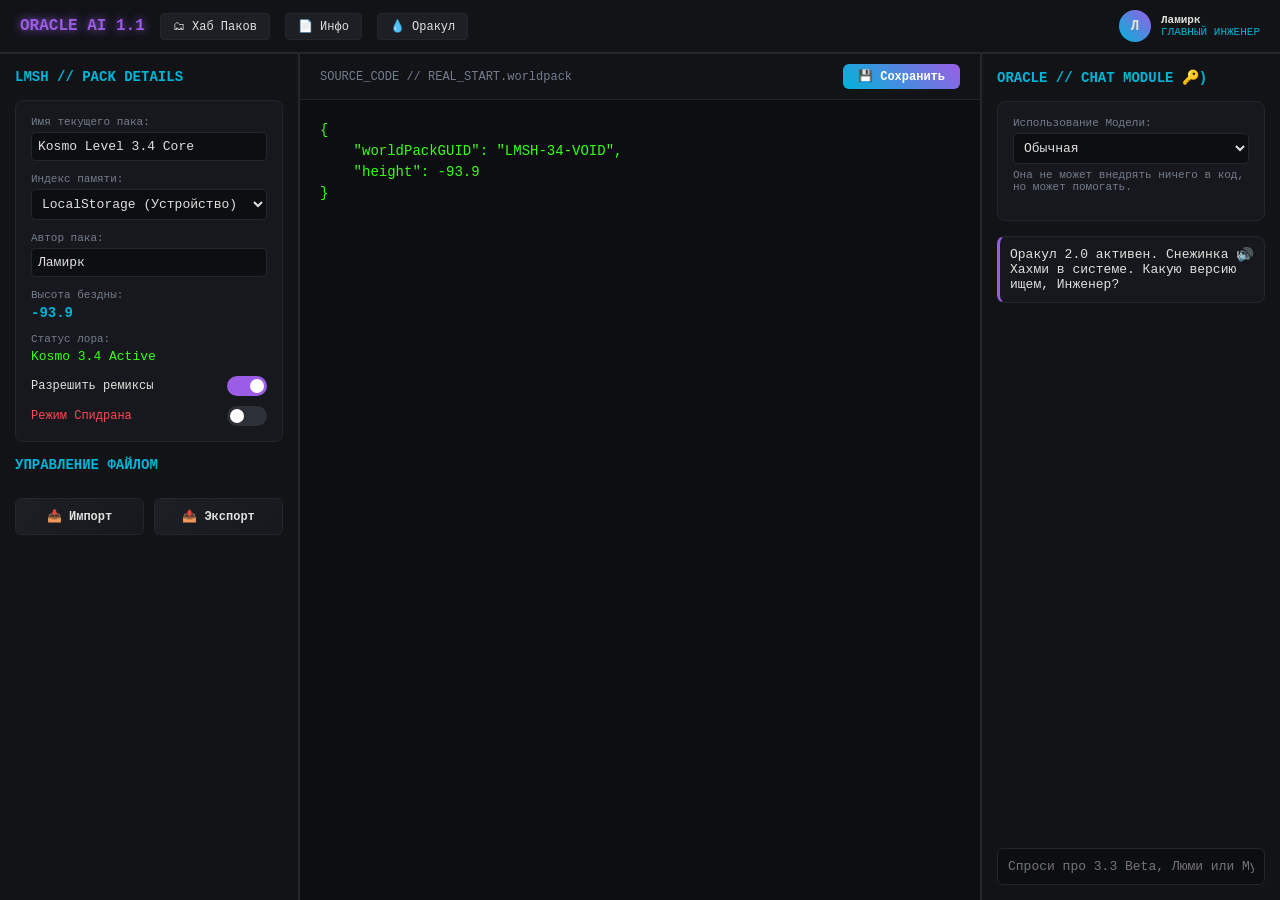
==== index.html @ 8e54a714 "Update index.html" ====
<!DOCTYPE html>
<html lang="ru">
<head>
    <meta charset="UTF-8">
    <meta name="viewport" content="width=device-width, initial-scale=1.0">
    <title>ORACLE AI 1.1 // LMSH Studio</title>
    <style>
        :root {
            --bg-dark: #0a0b0d;
            --panel-bg: #111317;
            --accent-cyan: #00b4d8;
            --accent-purple: #9b5de5;
            --text-main: #e0e1dd;
            --text-dim: #747d8c;
            --border-color: #23272a;
            --transition: all 0.3s ease;
        }

        * {
            box-sizing: border-box;
            margin: 0;
            padding: 0;
            font-family: 'Courier New', Courier, monospace;
        }

        body {
            background-color: var(--bg-dark);
            color: var(--text-main);
            height: 100vh;
            display: flex;
            flex-direction: column;
            overflow: hidden;
        }

        /* Шапка */
        header {
            background-color: var(--panel-bg);
            border-bottom: 2px solid var(--border-color);
            padding: 10px 20px;
            display: flex;
            justify-content: space-between;
            align-items: center;
            z-index: 10;
        }

        .logo-area {
            display: flex;
            align-items: center;
            gap: 15px;
        }

        .logo {
            font-weight: bold;
            color: var(--accent-purple);
            text-shadow: 0 0 10px var(--accent-purple);
        }

        .nav-btn {
            background: #1c1f24;
            border: 1px solid var(--border-color);
            color: var(--text-main);
            padding: 5px 12px;
            cursor: pointer;
            border-radius: 4px;
            font-size: 12px;
            transition: var(--transition);
        }
        .nav-btn:hover {
            border-color: var(--accent-cyan);
        }

        .user-profile {
            display: flex;
            align-items: center;
            gap: 10px;
        }

        .avatar {
            width: 32px;
            height: 32px;
            background: linear-gradient(45deg, var(--accent-cyan), var(--accent-purple));
            border-radius: 50%;
            display: flex;
            align-items: center;
            justify-content: center;
            font-weight: bold;
            font-size: 14px;
        }

        /* Главный рабочий стол */
        .main-container {
            display: flex;
            flex: 1;
            overflow: hidden;
            position: relative;
        }

        /* Панели */
        aside {
            width: 300px;
            background-color: var(--panel-bg);
            border-right: 2px solid var(--border-color);
            display: flex;
            flex-direction: column;
            padding: 15px;
            overflow-y: auto;
            transition: transform 0.3s ease, width 0.3s ease;
        }

        #right-panel {
            border-right: none;
            border-left: 2px solid var(--border-color);
        }

        .panel-header {
            font-size: 14px;
            color: var(--accent-cyan);
            margin-bottom: 15px;
            text-transform: uppercase;
            font-weight: bold;
        }

        .card {
            background: #16181d;
            border: 1px solid var(--border-color);
            border-radius: 8px;
            padding: 15px;
            margin-bottom: 15px;
        }

        .meta-group {
            margin-bottom: 12px;
        }

        .meta-group label {
            display: block;
            font-size: 11px;
            color: var(--text-dim);
            margin-bottom: 4px;
        }

        .meta-input, .meta-select {
            width: 100%;
            background: #0d0e12;
            border: 1px solid var(--border-color);
            color: var(--text-main);
            padding: 6px;
            border-radius: 4px;
            font-size: 13px;
        }

        /* Тумблеры */
        .switch-group {
            display: flex;
            justify-content: space-between;
            align-items: center;
            margin-top: 10px;
        }

        .switch {
            position: relative;
            display: inline-block;
            width: 40px;
            height: 20px;
        }

        .switch input { opacity: 0; width: 0; height: 0; }

        .slider {
            position: absolute; cursor: pointer; top: 0; left: 0; right: 0; bottom: 0;
            background-color: #2c3038; transition: .3s; border-radius: 20px;
        }

        .slider:before {
            position: absolute; content: ""; height: 14px; width: 14px; left: 3px; bottom: 3px;
            background-color: white; transition: .3s; border-radius: 50%;
        }

        input:checked + .slider { background-color: var(--accent-purple); }
        input:checked + .slider:before { transform: translateX(20px); }

        .file-ops {
            display: grid;
            grid-template-columns: 1fr 1fr;
            gap: 10px;
            margin-top: 10px;
        }

        .action-btn {
            background: linear-gradient(135deg, #1c1f24, #16181d);
            border: 1px solid var(--border-color);
            color: var(--text-main);
            padding: 10px;
            border-radius: 6px;
            cursor: pointer;
            font-size: 12px;
            font-weight: bold;
            text-align: center;
        }

        .action-btn:hover {
            border-color: var(--accent-cyan);
            box-shadow: 0 0 8px rgba(0, 180, 216, 0.3);
        }

        .save-btn {
            background: linear-gradient(45deg, var(--accent-cyan), var(--accent-purple));
            color: #fff;
            border: none;
        }

        /* Центр: Редактор кода */
        .center-code-block {
            flex: 1;
            display: flex;
            flex-direction: column;
            background: #0d0e12;
            z-index: 1;
        }

        .editor-header {
            background: var(--panel-bg);
            padding: 10px 20px;
            border-bottom: 1px solid var(--border-color);
            display: flex;
            justify-content: space-between;
            align-items: center;
        }

        #source-code {
            flex: 1;
            background: transparent;
            border: none;
            color: #39ff14;
            padding: 20px;
            font-size: 14px;
            resize: none;
            outline: none;
            line-height: 1.5;
        }

        /* Чат */
        #chat-flow {
            flex: 1;
            overflow-y: auto;
            margin-bottom: 15px;
        }

        .msg {
            background: #16181d;
            border: 1px solid var(--border-color);
            padding: 10px;
            border-radius: 8px;
            margin-bottom: 10px;
            font-size: 13px;
            position: relative;
        }

        .ai-msg { border-left: 3px solid var(--accent-purple); }
        
        .speak-btn {
            background: transparent; border: none; color: var(--text-dim);
            cursor: pointer; position: absolute; right: 10px; top: 10px;
        }

        .oracle-input-area {
            margin-top: auto;
        }

        #user-in {
            width: 100%;
            background: #0d0e12;
            border: 1px solid var(--border-color);
            color: var(--text-main);
            padding: 10px;
            border-radius: 6px;
            font-size: 13px;
        }

        .model-desc {
            font-size: 11px;
            color: var(--text-dim);
            margin-top: 5px;
        }

        .limit-counter {
            font-size: 11px;
            color: var(--accent-cyan);
            margin-top: 5px;
            text-align: right;
        }

        /* ======================================================= */
        /* 📱 НАДЕЖНЫЙ МОБИЛЬНЫЙ АДАПТИВ (ПАНЕЛИ НЕ УЛЕТАЮТ)        */
        /* ======================================================= */
        @media (max-width: 900px) {
            body {
                overflow: hidden; /* Ограничиваем скролл всего экрана */
                height: 100vh;
            }

            .main-container {
                flex-direction: column;
            }

            /* Боковые панели превращаются в скользящие оверлеи */
            aside {
                position: absolute;
                top: 0;
                bottom: 0;
                width: 280px !important;
                height: 100%;
                z-index: 5;
                box-shadow: 5px 0 15px rgba(0,0,0,0.5);
                display: flex !important; /* Гарантируем flex-структуру */
            }

            #left-panel {
                left: 0;
                transform: translateX(-100%); /* Прячем влево */
                border-right: 2px solid var(--border-color);
            }

            #right-panel {
                right: 0;
                transform: translateX(100%); /* Прячем вправо */
                border-left: 2px solid var(--border-color);
            }

            /* Классы для открытия панелей на мобилках */
            aside.active {
                transform: translateX(0) !important;
            }

            .center-code-block {
                width: 100%;
                height: 100%;
            }
        }
    </style>
</head>
<body>

    <header>
        <div class="logo-area">
            <span class="logo">ORACLE AI 1.1</span>
            <button class="nav-btn">🗂 Хаб Паков</button>
            <button class="nav-btn" onclick="togglePanel('left-panel')">📄 Инфо</button>
            <button class="nav-btn" onclick="togglePanel('right-panel')">💧 Оракул</button>
        </div>
        <div class="user-profile">
            <div class="avatar">Л</div>
            <div style="font-size: 11px;">
                <div style="font-weight: bold;">Ламирк</div>
                <div style="color: var(--accent-cyan);">ГЛАВНЫЙ ИНЖЕНЕР</div>
            </div>
        </div>
    </header>

    <div class="main-container">

        <aside id="left-panel">
            <div class="panel-header">LMSH // PACK DETAILS</div>
            <div class="card">
                <div class="meta-group">
                    <label>Имя текущего пака:</label>
                    <input type="text" id="pack-name-input" class="meta-input" value="Kosmo Level 3.4 Core" oninput="updatePackName(this.value)">
                </div>
                <div class="meta-group">
                    <label>Индекс памяти:</label>
                    <select id="storage-select" class="meta-select" onchange="handleStorageChange(this.value)">
                        <option value="local">LocalStorage (Устройство)</option>
                        <option value="cloud">LMSH Cloud (Облачный Хаб)</option>
                    </select>
                </div>
                <div class="meta-group">
                    <label>Автор пака:</label>
                    <input type="text" class="meta-input" value="Ламирк">
                </div>
                <div class="meta-group">
                    <label>Высота бездны:</label>
                    <div style="font-size:14px; font-weight:bold; color:var(--accent-cyan); margin-top:3px;">-93.9</div>
                </div>
                <div class="meta-group">
                    <label>Статус лора:</label>
                    <div style="font-size:13px; color:#39ff14; margin-top:3px;">Kosmo 3.4 Active</div>
                </div>
                <div class="switch-group">
                    <span style="font-size:12px;">Разрешить ремиксы</span>
                    <label class="switch"><input type="checkbox" checked><span class="slider"></span></label>
                </div>
                <div class="switch-group">
                    <span style="font-size:12px; color: #ff4757;">Режим Спидрана</span>
                    <label class="switch"><input type="checkbox" id="speedrun-toggle" onchange="checkSpeedrun(this)"><span class="slider"></span></label>
                </div>
            </div>

            <div class="panel-header">Управление файлом</div>
            <div class="file-ops">
                <button class="action-btn" onclick="triggerImport()">📥 Импорт</button>
                <button class="action-btn" onclick="exportFile()">📤 Экспорт</button>
            </div>
            <input type="file" id="import-file-input" accept=".worldpack,.txt" style="display: none;" onchange="handleImport(event)">
        </aside>

        <main class="center-code-block">
            <div class="editor-header">
                <span id="editor-file-title" style="font-size: 12px; color: var(--text-dim);">SOURCE_CODE // REAL_START.worldpack</span>
                <button class="action-btn save-btn" style="padding: 5px 15px;" onclick="saveToLocalStorage()">💾 Сохранить</button>
            </div>
            <textarea id="source-code" spellcheck="false">{
    "worldPackGUID": "LMSH-34-VOID",
    "height": -93.9
}</textarea>
        </main>

        <aside id="right-panel">
            <div class="panel-header">ORACLE // CHAT MODULE 🔑)</div>
            <div class="card">
                <div class="meta-group">
                    <label>Использование Модели:</label>
                    <select id="model-select" class="meta-select" onchange="switchModel(this.value)">
                        <option value="normal">Обычная</option>
                        <option value="ideas">Идеи</option>
                    </select>
                    <div id="model-description" class="model-desc">Она не может внедрять ничего в код, но может помогать.</div>
                    <div id="model-counter" class="limit-counter" style="display: none;">Попыток осталось: <span id="attempts-count">40</span>/40</div>
                </div>
            </div>
            <div id="chat-flow">
                <div class="msg ai-msg">
                    Оракул 2.0 активен. Снежинка и Хахми в системе. Какую версию ищем, Инженер?
                    <button class="speak-btn" onclick="speakFromCache(0)">🔊</button>
                </div>
            </div>
            <div class="oracle-input-area">
                <input type="text" id="user-in" placeholder="Спроси про 3.3 Beta, Люми или Мурзика..." onkeypress="handleOracleChat(event)">
            </div>
        </aside>

    </div>

    <script>
        // Умное переключение панелей без багов отсечения
        function togglePanel(panelId) {
            const panel = document.getElementById(panelId);
            if (!panel) return;

            if (window.innerWidth <= 900) {
                // Мобильная логика: переключаем класс active
                panel.classList.toggle('active');
                
                // Закрываем противоположную панель, чтобы не перекрывали друг друга
                const otherId = panelId === 'left-panel' ? 'right-panel' : 'left-panel';
                document.getElementById(otherId).classList.remove('active');
            } else {
                // ПК логика: обычный toggle через display
                if (panel.style.display === "none") {
                    panel.style.display = "flex";
                } else {
                    panel.style.display = "none";
                }
            }
        }

        // Авто-сброс стилей при изменении размера экрана, чтобы ничего не пропадало
        window.addEventListener('resize', () => {
            const left = document.getElementById('left-panel');
            const right = document.getElementById('right-panel');
            if (window.innerWidth > 900) {
                left.style.display = "flex";
                right.style.display = "flex";
                left.classList.remove('active');
                right.classList.remove('active');
            } else {
                left.style.display = "";
                right.style.display = "";
            }
        });

        function speakFromCache(id) { alert('Воспроизведение кэша голоса Снежинки...'); }

        function updatePackName(val) {
            const fileTitle = document.getElementById('editor-file-title');
            const formattedName = val.trim().toUpperCase().replace(/\s+/g, '_');
            fileTitle.innerText = `SOURCE_CODE // ${formattedName}.worldpack`;
        }

        function handleStorageChange(value) {
            if (value === 'cloud') {
                alert("🔒 Ошибка доступа! Сеть LMSH Cloud требует защищенный аккаунт Главного инженера.\nСинхронизация отклонена.");
                document.getElementById('storage-select').value = 'local';
            }
        }

        function checkSpeedrun(toggle) {
            if (toggle.checked) {
                alert("⚠️ WARNING // КРИТИЧЕСКИЙ ЛОГ:\nВ локации 'A Better Place' обнаружен пространственный баг.");
            }
        }

        function triggerImport() { document.getElementById('import-file-input').click(); }

        function handleImport(event) {
            const file = event.target.files[0];
            if (!file) return;
            const reader = new FileReader();
            reader.onload = function(e) {
                document.getElementById('source-code').value = e.target.result;
                const cleanName = file.name.replace(/\.[^/.]+$/, "");
                document.getElementById('pack-name-input').value = cleanName;
                updatePackName(cleanName);
                alert(`Файл ${file.name} загружен!`);
            };
            reader.readAsText(file);
        }

        function exportFile() {
            const textToSave = document.getElementById('source-code').value;
            const packName = document.getElementById('pack-name-input').value;
            const fileName = `${packName.trim().toUpperCase().replace(/\s+/g, '_')}.worldpack`;
            const blob = new Blob([textToSave], { type: "text/plain;charset=utf-8" });
            const downloadLink = document.createElement("a");
            downloadLink.download = fileName;
            downloadLink.href = window.URL.createObjectURL(blob);
            downloadLink.style.display = "none";
            document.body.appendChild(downloadLink);
            downloadLink.click();
            document.body.removeChild(downloadLink);
        }

        function saveToLocalStorage() {
            const code = document.getElementById('source-code').value;
            localStorage.setItem('LMSH_Current_Pack_Code', code);
            alert("💾 Сохранено в LocalStorage!");
        }

        function switchModel(value) {
            const desc = document.getElementById('model-description');
            const counter = document.getElementById('model-counter');
            if (value === 'normal') {
                desc.innerText = "Она не может внедрять ничего в код, но может помогать.";
                counter.style.display = "none";
            } else if (value === 'ideas') {
                desc.innerText = "40 попыток на генерацию кода, идеи в день.";
                counter.style.display = "block";
                document.getElementById('attempts-count').innerText = "0";
                alert("🔑 Требуется авторизация через LMSH Cloud.");
            }
        }

        function handleOracleChat(event) {
            if (event.key === 'Enter') {
                const input = document.getElementById('user-in');
                const chatFlow = document.getElementById('chat-flow');
                if (!input.value.trim()) return;

                const userMsg = document.createElement('div');
                userMsg.className = 'msg';
                userMsg.style.borderLeft = '3px solid var(--accent-cyan)';
                userMsg.innerText = input.value;
                chatFlow.appendChild(userMsg);

                setTimeout(() => {
                    const aiMsg = document.createElement('div');
                    aiMsg.className = 'msg ai-msg';
                    aiMsg.innerText = "Оракул 2.0 собирает данные. Лог отправлен на анализ Снежинке.";
                    chatFlow.appendChild(aiMsg);
                    chatFlow.scrollTop = chatFlow.scrollHeight;
                }, 800);

                input.value = '';
            }
        }
    </script>
</body>
</html>
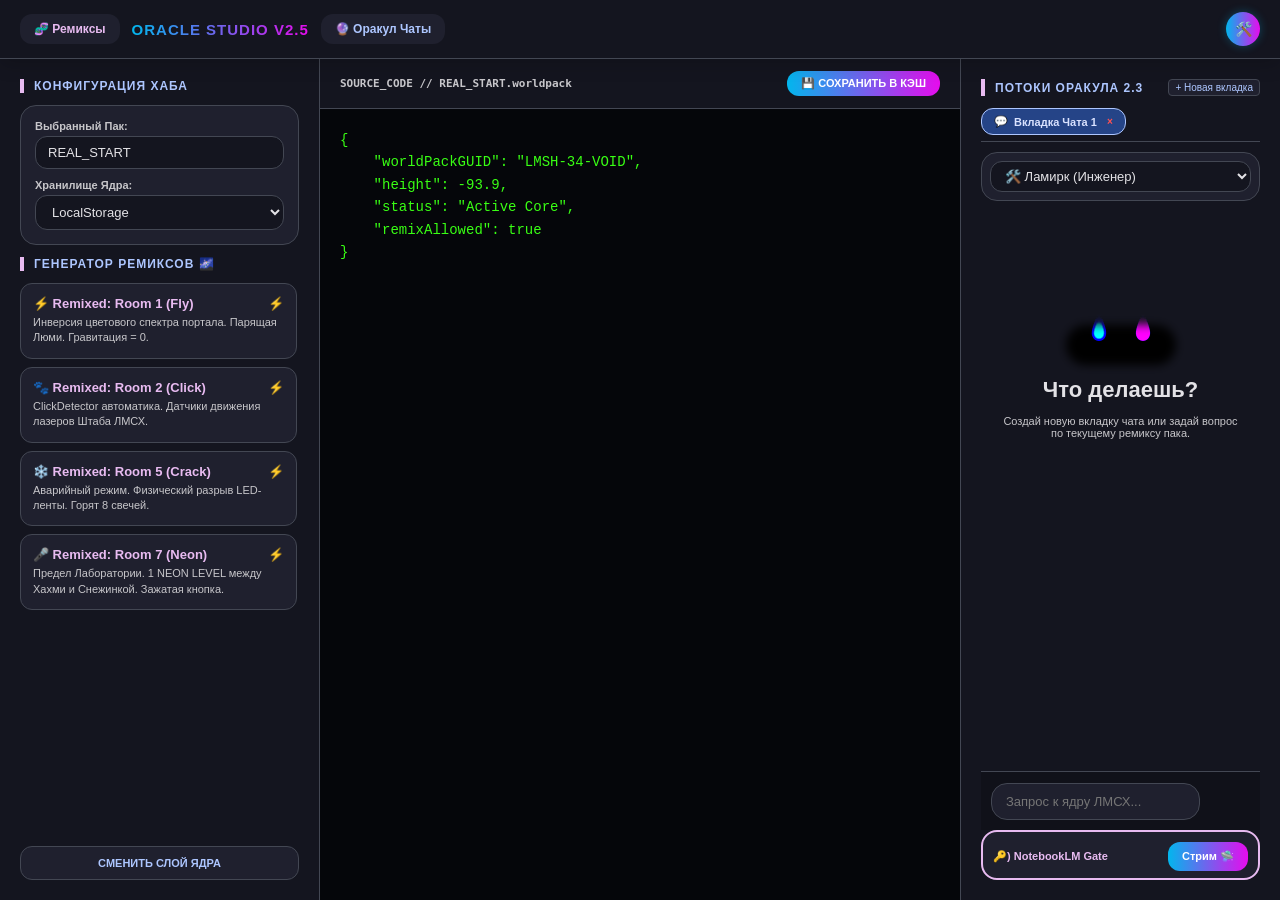
==== commit cad5b40e: "Update index.html" ====
--- a/index.html
+++ b/index.html
@@ -2,576 +2,447 @@
 <html lang="ru">
 <head>
     <meta charset="UTF-8">
-    <meta name="viewport" content="width=device-width, initial-scale=1.0">
-    <title>ORACLE AI 1.1 // LMSH Studio</title>
+    <meta name="viewport" content="width=device-width, initial-scale=1.0, maximum-scale=1.0, user-scalable=no">
+    <title>ORACLE STUDIO v2.5 | Remixed HQ</title>
+    <link rel="manifest" href="manifest.json">
+    <meta name="theme-color" content="#0a0b10">
     <style>
+        /* MATERIAL YOU ДИНАМИЧЕСКАЯ ПАЛИТРА */
         :root {
-            --bg-dark: #0a0b0d;
-            --panel-bg: #111317;
-            --accent-cyan: #00b4d8;
-            --accent-purple: #9b5de5;
-            --text-main: #e0e1dd;
-            --text-dim: #747d8c;
-            --border-color: #23272a;
-            --transition: all 0.3s ease;
-        }
-
-        * {
-            box-sizing: border-box;
-            margin: 0;
-            padding: 0;
-            font-family: 'Courier New', Courier, monospace;
-        }
-
-        body {
-            background-color: var(--bg-dark);
-            color: var(--text-main);
-            height: 100vh;
-            display: flex;
-            flex-direction: column;
-            overflow: hidden;
-        }
-
-        /* Шапка */
+            --bg: #0a0b10;
+            --surface: #14151f;
+            --surface-variant: #1f202e;
+            --on-surface: #e3e2e6;
+            --on-surface-variant: #c7c6ca;
+            --primary: #adc6ff;
+            --primary-container: #254487;
+            --on-primary-container: #d9e2ff;
+            --secondary: #e8bbf1;
+            --border: #434753;
+            --grad: linear-gradient(90deg, #02b6ed 0%, #e60ced 100%);
+            
+            --radius-large: 28px;
+            --radius-medium: 16px;
+            --radius-small: 12px;
+            --transition: all 0.3s cubic-bezier(0.2, 0, 0, 1);
+        }
+
+        body.light-theme {
+            --bg: #f8f9ff;
+            --surface: #f0f1f9;
+            --surface-variant: #e1e2ec;
+            --on-surface: #1a1b20;
+            --on-surface-variant: #43474e;
+            --primary: #3b5ba9;
+            --primary-container: #d9e2ff;
+            --on-primary-container: #001947;
+            --secondary: #74547e;
+            --border: #c3c6cf;
+        }
+
+        body.light-theme .user-msg { color: #fff; }
+
+        ::-webkit-scrollbar { width: 6px; background: transparent; }
+        ::-webkit-scrollbar-thumb { background: var(--border); border-radius: 10px; }
+
+        * { box-sizing: border-box; margin: 0; padding: 0; }
+        html, body { width: 100%; height: 100%; overflow: hidden; background: var(--bg); color: var(--on-surface); font-family: -apple-system, BlinkMacSystemFont, 'Segoe UI', Roboto, sans-serif; transition: background 0.3s ease; }
+        body { display: flex; flex-direction: column; height: 100vh; }
+
+        /* НАВИГАЦИЯ */
         header {
-            background-color: var(--panel-bg);
-            border-bottom: 2px solid var(--border-color);
-            padding: 10px 20px;
+            background-color: var(--surface);
+            border-bottom: 1px solid var(--border);
+            padding: 12px 20px;
             display: flex;
             justify-content: space-between;
             align-items: center;
-            z-index: 10;
-        }
-
-        .logo-area {
-            display: flex;
-            align-items: center;
-            gap: 15px;
-        }
-
-        .logo {
-            font-weight: bold;
-            color: var(--accent-purple);
-            text-shadow: 0 0 10px var(--accent-purple);
-        }
-
-        .nav-btn {
-            background: #1c1f24;
-            border: 1px solid var(--border-color);
-            color: var(--text-main);
-            padding: 5px 12px;
-            cursor: pointer;
-            border-radius: 4px;
-            font-size: 12px;
-            transition: var(--transition);
-        }
-        .nav-btn:hover {
-            border-color: var(--accent-cyan);
-        }
-
-        .user-profile {
-            display: flex;
-            align-items: center;
-            gap: 10px;
-        }
-
-        .avatar {
-            width: 32px;
-            height: 32px;
-            background: linear-gradient(45deg, var(--accent-cyan), var(--accent-purple));
-            border-radius: 50%;
-            display: flex;
-            align-items: center;
-            justify-content: center;
-            font-weight: bold;
-            font-size: 14px;
-        }
-
-        /* Главный рабочий стол */
-        .main-container {
-            display: flex;
-            flex: 1;
-            overflow: hidden;
-            position: relative;
-        }
-
-        /* Панели */
-        aside {
-            width: 300px;
-            background-color: var(--panel-bg);
-            border-right: 2px solid var(--border-color);
-            display: flex;
-            flex-direction: column;
-            padding: 15px;
-            overflow-y: auto;
-            transition: transform 0.3s ease, width 0.3s ease;
-        }
-
-        #right-panel {
-            border-right: none;
-            border-left: 2px solid var(--border-color);
-        }
-
-        .panel-header {
-            font-size: 14px;
-            color: var(--accent-cyan);
-            margin-bottom: 15px;
-            text-transform: uppercase;
-            font-weight: bold;
-        }
-
-        .card {
-            background: #16181d;
-            border: 1px solid var(--border-color);
-            border-radius: 8px;
-            padding: 15px;
-            margin-bottom: 15px;
-        }
-
-        .meta-group {
-            margin-bottom: 12px;
-        }
-
-        .meta-group label {
-            display: block;
-            font-size: 11px;
-            color: var(--text-dim);
-            margin-bottom: 4px;
-        }
-
-        .meta-input, .meta-select {
-            width: 100%;
-            background: #0d0e12;
-            border: 1px solid var(--border-color);
-            color: var(--text-main);
-            padding: 6px;
-            border-radius: 4px;
-            font-size: 13px;
-        }
-
-        /* Тумблеры */
-        .switch-group {
-            display: flex;
-            justify-content: space-between;
-            align-items: center;
-            margin-top: 10px;
-        }
-
-        .switch {
-            position: relative;
-            display: inline-block;
-            width: 40px;
-            height: 20px;
-        }
-
-        .switch input { opacity: 0; width: 0; height: 0; }
-
-        .slider {
-            position: absolute; cursor: pointer; top: 0; left: 0; right: 0; bottom: 0;
-            background-color: #2c3038; transition: .3s; border-radius: 20px;
-        }
-
-        .slider:before {
-            position: absolute; content: ""; height: 14px; width: 14px; left: 3px; bottom: 3px;
-            background-color: white; transition: .3s; border-radius: 50%;
-        }
-
-        input:checked + .slider { background-color: var(--accent-purple); }
-        input:checked + .slider:before { transform: translateX(20px); }
-
-        .file-ops {
-            display: grid;
-            grid-template-columns: 1fr 1fr;
-            gap: 10px;
-            margin-top: 10px;
-        }
-
-        .action-btn {
-            background: linear-gradient(135deg, #1c1f24, #16181d);
-            border: 1px solid var(--border-color);
-            color: var(--text-main);
-            padding: 10px;
-            border-radius: 6px;
-            cursor: pointer;
-            font-size: 12px;
-            font-weight: bold;
-            text-align: center;
-        }
-
-        .action-btn:hover {
-            border-color: var(--accent-cyan);
-            box-shadow: 0 0 8px rgba(0, 180, 216, 0.3);
-        }
-
-        .save-btn {
-            background: linear-gradient(45deg, var(--accent-cyan), var(--accent-purple));
-            color: #fff;
-            border: none;
-        }
-
-        /* Центр: Редактор кода */
-        .center-code-block {
-            flex: 1;
-            display: flex;
-            flex-direction: column;
-            background: #0d0e12;
-            z-index: 1;
-        }
-
-        .editor-header {
-            background: var(--panel-bg);
-            padding: 10px 20px;
-            border-bottom: 1px solid var(--border-color);
-            display: flex;
-            justify-content: space-between;
-            align-items: center;
-        }
-
-        #source-code {
-            flex: 1;
-            background: transparent;
-            border: none;
-            color: #39ff14;
-            padding: 20px;
-            font-size: 14px;
-            resize: none;
-            outline: none;
-            line-height: 1.5;
-        }
-
-        /* Чат */
-        #chat-flow {
-            flex: 1;
-            overflow-y: auto;
-            margin-bottom: 15px;
-        }
-
-        .msg {
-            background: #16181d;
-            border: 1px solid var(--border-color);
-            padding: 10px;
-            border-radius: 8px;
-            margin-bottom: 10px;
-            font-size: 13px;
-            position: relative;
-        }
-
-        .ai-msg { border-left: 3px solid var(--accent-purple); }
-        
-        .speak-btn {
-            background: transparent; border: none; color: var(--text-dim);
-            cursor: pointer; position: absolute; right: 10px; top: 10px;
-        }
-
-        .oracle-input-area {
-            margin-top: auto;
-        }
-
-        #user-in {
-            width: 100%;
-            background: #0d0e12;
-            border: 1px solid var(--border-color);
-            color: var(--text-main);
-            padding: 10px;
-            border-radius: 6px;
-            font-size: 13px;
-        }
-
-        .model-desc {
-            font-size: 11px;
-            color: var(--text-dim);
-            margin-top: 5px;
-        }
-
-        .limit-counter {
-            font-size: 11px;
-            color: var(--accent-cyan);
-            margin-top: 5px;
-            text-align: right;
-        }
-
-        /* ======================================================= */
-        /* 📱 НАДЕЖНЫЙ МОБИЛЬНЫЙ АДАПТИВ (ПАНЕЛИ НЕ УЛЕТАЮТ)        */
-        /* ======================================================= */
+            z-index: 100;
+            box-shadow: 0 4px 20px rgba(0,0,0,0.2);
+        }
+
+        .logo-area { display: flex; align-items: center; gap: 12px; }
+        .nav-logo-text { font-weight: 800; font-size: 15px; letter-spacing: 1px; background: var(--grad); -webkit-background-clip: text; -webkit-text-fill-color: transparent; text-transform: uppercase; }
+        
+        .menu-trigger-btn { background: var(--surface-variant); border: none; color: var(--primary); padding: 8px 14px; border-radius: var(--radius-small); font-size: 12px; font-weight: 700; cursor: pointer; transition: var(--transition); display: flex; align-items: center; gap: 6px; }
+        .menu-trigger-btn:hover { background: var(--primary-container); color: var(--on-primary-container); transform: translateY(-1px); }
+        .purple-trigger { color: var(--secondary) !important; }
+
+        .avatar { width: 34px; height: 34px; background: var(--grad); border-radius: 50%; display: flex; align-items: center; justify-content: center; font-weight: bold; color: white; font-size: 14px; box-shadow: 0 0 10px rgba(2, 182, 237, 0.3); }
+
+        /* МОНОЛИТ-КОНТЕЙНЕР */
+        .main-container { display: flex; flex: 1; overflow: hidden; position: relative; animation: boot 0.5s cubic-bezier(0.2, 0, 0, 1); }
+
+        aside { width: 320px; background-color: var(--surface); border-right: 1px solid var(--border); display: flex; flex-direction: column; padding: 20px; overflow-y: auto; transition: var(--transition); z-index: 10; }
+        #right-panel { border-right: none; border-left: 1px solid var(--border); }
+        aside.collapsed-pc { width: 0px !important; padding: 0px !important; border: none !important; opacity: 0; pointer-events: none; }
+
+        .panel-header { font-size: 12px; font-weight: 800; color: var(--primary); text-transform: uppercase; margin-bottom: 12px; letter-spacing: 1px; border-left: 4px solid var(--secondary); padding-left: 10px; display: flex; justify-content: space-between; align-items: center; }
+
+        .card { background: var(--surface-variant); border: 1px solid var(--border); border-radius: var(--radius-medium); padding: 14px; margin-bottom: 15px; }
+        .meta-group { margin-bottom: 10px; }
+        .meta-group label { display: block; font-size: 11px; color: var(--on-surface-variant); margin-bottom: 4px; font-weight: 600; }
+        .meta-input, .meta-select { width: 100%; background: var(--surface); border: 1px solid var(--border); color: var(--on-surface); padding: 8px 12px; border-radius: var(--radius-small); font-size: 13px; outline: none; }
+
+        /* РЕМИКС КАРТОЧКИ */
+        .remix-item { background: var(--surface-variant); border: 1px solid var(--border); border-radius: var(--radius-small); padding: 12px; margin-bottom: 8px; font-size: 13px; cursor: pointer; transition: var(--transition); }
+        .remix-item:hover { border-color: var(--secondary); background: rgba(232, 187, 241, 0.05); }
+        .remix-title { font-weight: bold; color: var(--secondary); margin-bottom: 4px; display: flex; justify-content: space-between; }
+        .remix-desc { font-size: 11px; color: var(--on-surface-variant); line-height: 1.4; }
+
+        .action-btn { display: block; padding: 10px; background: var(--surface-variant); color: var(--primary); border-radius: var(--radius-small); font-weight: 700; font-size: 11px; text-transform: uppercase; text-align: center; transition: var(--transition); cursor: pointer; border: 1px solid var(--border); width: 100%; }
+        .action-btn:hover { background: var(--primary-container); color: var(--on-primary-container); }
+        .save-btn { background: var(--grad); color: white !important; border: none; }
+
+        /* ЦЕНТРАЛЬНЫЙ РЕДАКТОР */
+        .center-code-block { flex: 1; display: flex; flex-direction: column; background: #05060a; z-index: 1; transition: var(--transition); }
+        .editor-header { background: var(--surface); padding: 12px 20px; border-bottom: 1px solid var(--border); display: flex; justify-content: space-between; align-items: center; }
+        #source-code { flex: 1; background: transparent; border: none; color: #39ff14; padding: 20px; font-family: 'Courier New', Courier, monospace; font-size: 14px; resize: none; outline: none; line-height: 1.6; }
+
+        /* ВКЛАДКИ ЧАТОВ ОРАКУЛА */
+        .chat-tabs-container { display: flex; gap: 4px; overflow-x: auto; padding-bottom: 6px; margin-bottom: 10px; border-bottom: 1px solid var(--border); }
+        .chat-tab { background: var(--surface-variant); border: 1px solid var(--border); color: var(--on-surface-variant); padding: 6px 12px; border-radius: var(--radius-small); font-size: 11px; font-weight: bold; cursor: pointer; white-space: nowrap; display: flex; align-items: center; gap: 6px; }
+        .chat-tab.active { background: var(--primary-container); border-color: var(--primary); color: var(--on-primary-container); }
+        .close-tab-btn { color: #ff5252; cursor: pointer; font-weight: bold; font-size: 10px; margin-left: 4px; }
+
+        /* ОРАКУЛ ЧАТ */
+        #chat-screen { display: flex; flex-direction: column; flex-grow: 1; overflow: hidden; height: 100%; }
+        .chat-flow-box { flex-grow: 1; overflow-y: auto; padding: 10px; display: flex; flex-direction: column; gap: 10px; }
+        
+        .welcome-zone { display: flex; flex-direction: column; align-items: center; justify-content: center; flex-grow: 1; gap: 12px; padding: 15px; transition: var(--transition); text-align: center; }
+        .welcome-zone.hidden { display: none; }
+        .blob-container { position: relative; width: 110px; height: 40px; background: #000; filter: blur(5px) contrast(15); overflow: hidden; border-radius: var(--radius-large); }
+        .blob { position: absolute; width: 18px; height: 18px; border-radius: 50%; }
+        .cyan-blob { background: #02b6ed; left: 24px; animation: mergeLeft 5s infinite ease-in-out; }
+        .purple-blob { background: #e60ced; right: 24px; animation: mergeRight 5s infinite ease-in-out; }
+
+        .msg { padding: 10px 14px; font-size: 13px; max-width: 85%; line-height: 1.4; animation: slideIn 0.2s cubic-bezier(0, 0, 0.2, 1); word-wrap: break-word; }
+        .ai-msg { background: var(--surface-variant); color: var(--on-surface); align-self: flex-start; border-radius: 4px 16px 16px 16px; border: 1px solid var(--border); }
+        .user-msg { background: var(--grad); color: #fff; align-self: flex-end; font-weight: 500; border-radius: 16px 4px 16px 16px; }
+
+        .input-box { padding: 10px; display: flex; gap: 8px; background: rgba(0,0,0,0.2); border-top: 1px solid var(--border); align-items: center; }
+        #user-input { flex: 1; background: var(--surface-variant); border: 1px solid var(--border); border-radius: var(--radius-medium); padding: 10px 14px; color: var(--on-surface); outline: none; font-size: 13px; }
+        
+        .send-btn { background: var(--grad); border: none; border-radius: var(--radius-medium); width: 42px; height: 38px; color: white; cursor: pointer; font-size: 14px; transition: var(--transition); opacity: 0; transform: scale(0.85); pointer-events: none; display: flex; align-items: center; justify-content: center; }
+        .send-btn.active { opacity: 1; transform: scale(1); pointer-events: auto; }
+
+        /* ПОДКАСТ КАНАЛ */
+        .io-stream-container { background: var(--surface-variant); border: 2px solid var(--secondary); border-radius: var(--radius-medium); overflow: hidden; display: flex; flex-direction: column; margin-top: auto; }
+        .audio-link-body { padding: 10px; display: flex; align-items: center; justify-content: space-between; gap: 10px; }
+        .launch-btn { background: var(--grad); color: #fff; border: none; padding: 8px 14px; border-radius: var(--radius-small); font-weight: bold; font-size: 11px; cursor: pointer; }
+
+        /* МОБИЛЬНЫЙ МЕХАНИЗМ */
         @media (max-width: 900px) {
-            body {
-                overflow: hidden; /* Ограничиваем скролл всего экрана */
-                height: 100vh;
-            }
-
-            .main-container {
-                flex-direction: column;
-            }
-
-            /* Боковые панели превращаются в скользящие оверлеи */
-            aside {
-                position: absolute;
-                top: 0;
-                bottom: 0;
-                width: 280px !important;
-                height: 100%;
-                z-index: 5;
-                box-shadow: 5px 0 15px rgba(0,0,0,0.5);
-                display: flex !important; /* Гарантируем flex-структуру */
-            }
-
-            #left-panel {
-                left: 0;
-                transform: translateX(-100%); /* Прячем влево */
-                border-right: 2px solid var(--border-color);
-            }
-
-            #right-panel {
-                right: 0;
-                transform: translateX(100%); /* Прячем вправо */
-                border-left: 2px solid var(--border-color);
-            }
-
-            /* Классы для открытия панелей на мобилках */
-            aside.active {
-                transform: translateX(0) !important;
-            }
-
-            .center-code-block {
-                width: 100%;
-                height: 100%;
-            }
-        }
+            .main-container { flex-direction: column; }
+            aside { position: absolute; top: 0; bottom: 0; width: 290px !important; height: 100%; z-index: 90; display: flex !important; box-shadow: 0 0 20px rgba(0,0,0,0.5); }
+            #left-panel { left: 0; transform: translateX(-100%); }
+            #right-panel { right: 0; transform: translateX(100%); }
+            aside.active-mobile { transform: translateX(0) !important; }
+        }
+
+        @keyframes boot { from { opacity: 0; transform: scale(0.99); } to { opacity: 1; transform: scale(1); } }
+        @keyframes slideIn { from { opacity: 0; transform: translateY(6px); } to { opacity: 1; transform: translateY(0); } }
     </style>
 </head>
 <body>
 
     <header>
         <div class="logo-area">
-            <span class="logo">ORACLE AI 1.1</span>
-            <button class="nav-btn">🗂 Хаб Паков</button>
-            <button class="nav-btn" onclick="togglePanel('left-panel')">📄 Инфо</button>
-            <button class="nav-btn" onclick="togglePanel('right-panel')">💧 Оракул</button>
+            <button class="menu-trigger-btn purple-trigger" onclick="toggleLeftPanel()">🧬 Ремиксы</button>
+            <span class="nav-logo-text">Oracle Studio v2.5</span>
+            <button class="menu-trigger-btn" onclick="toggleRightPanel()">🔮 Оракул Чаты</button>
         </div>
         <div class="user-profile">
-            <div class="avatar">Л</div>
-            <div style="font-size: 11px;">
-                <div style="font-weight: bold;">Ламирк</div>
-                <div style="color: var(--accent-cyan);">ГЛАВНЫЙ ИНЖЕНЕР</div>
-            </div>
+            <div class="avatar">🛠️</div>
         </div>
     </header>
 
     <div class="main-container">
 
         <aside id="left-panel">
-            <div class="panel-header">LMSH // PACK DETAILS</div>
-            <div class="card">
+            <div class="panel-header">Конфигурация Хаба</div>
+            <div class="card" style="margin-bottom: 12px;">
                 <div class="meta-group">
-                    <label>Имя текущего пака:</label>
-                    <input type="text" id="pack-name-input" class="meta-input" value="Kosmo Level 3.4 Core" oninput="updatePackName(this.value)">
-                </div>
-                <div class="meta-group">
-                    <label>Индекс памяти:</label>
-                    <select id="storage-select" class="meta-select" onchange="handleStorageChange(this.value)">
-                        <option value="local">LocalStorage (Устройство)</option>
-                        <option value="cloud">LMSH Cloud (Облачный Хаб)</option>
+                    <label>Выбранный Пак:</label>
+                    <input type="text" id="pack-name-input" class="meta-input" value="REAL_START" oninput="updatePackName(this.value)">
+                </div>
+                <div class="meta-group" style="margin: 0;">
+                    <label>Хранилище Ядра:</label>
+                    <select class="meta-select" onchange="handleStorageChange(this.value)">
+                        <option value="local">LocalStorage</option>
+                        <option value="cloud">LMSH Cloud</option>
                     </select>
                 </div>
-                <div class="meta-group">
-                    <label>Автор пака:</label>
-                    <input type="text" class="meta-input" value="Ламирк">
-                </div>
-                <div class="meta-group">
-                    <label>Высота бездны:</label>
-                    <div style="font-size:14px; font-weight:bold; color:var(--accent-cyan); margin-top:3px;">-93.9</div>
-                </div>
-                <div class="meta-group">
-                    <label>Статус лора:</label>
-                    <div style="font-size:13px; color:#39ff14; margin-top:3px;">Kosmo 3.4 Active</div>
-                </div>
-                <div class="switch-group">
-                    <span style="font-size:12px;">Разрешить ремиксы</span>
-                    <label class="switch"><input type="checkbox" checked><span class="slider"></span></label>
-                </div>
-                <div class="switch-group">
-                    <span style="font-size:12px; color: #ff4757;">Режим Спидрана</span>
-                    <label class="switch"><input type="checkbox" id="speedrun-toggle" onchange="checkSpeedrun(this)"><span class="slider"></span></label>
-                </div>
             </div>
 
-            <div class="panel-header">Управление файлом</div>
-            <div class="file-ops">
-                <button class="action-btn" onclick="triggerImport()">📥 Импорт</button>
-                <button class="action-btn" onclick="exportFile()">📤 Экспорт</button>
-            </div>
-            <input type="file" id="import-file-input" accept=".worldpack,.txt" style="display: none;" onchange="handleImport(event)">
+            <div class="panel-header">Генератор Ремиксов 🌌</div>
+            <div id="remixes-box" style="flex: 1; overflow-y: auto; padding-right: 2px;">
+                </div>
+
+            <button class="action-btn" onclick="toggleTheme()" id="theme-btn" style="margin-top: 10px;">Сменить Слой Ядра</button>
         </aside>
 
         <main class="center-code-block">
             <div class="editor-header">
-                <span id="editor-file-title" style="font-size: 12px; color: var(--text-dim);">SOURCE_CODE // REAL_START.worldpack</span>
-                <button class="action-btn save-btn" style="padding: 5px 15px;" onclick="saveToLocalStorage()">💾 Сохранить</button>
+                <span id="editor-file-title" style="font-size: 11px; color: var(--on-surface-variant); font-weight: bold; font-family: monospace;">SOURCE_CODE // REAL_START.worldpack</span>
+                <button class="action-btn save-btn" style="padding: 6px 14px; width: auto;" onclick="saveCodeToLocal()">💾 Сохранить в Кэш</button>
             </div>
             <textarea id="source-code" spellcheck="false">{
     "worldPackGUID": "LMSH-34-VOID",
-    "height": -93.9
+    "height": -93.9,
+    "status": "Active Core",
+    "remixAllowed": true
 }</textarea>
         </main>
 
         <aside id="right-panel">
-            <div class="panel-header">ORACLE // CHAT MODULE 🔑)</div>
-            <div class="card">
-                <div class="meta-group">
-                    <label>Использование Модели:</label>
-                    <select id="model-select" class="meta-select" onchange="switchModel(this.value)">
-                        <option value="normal">Обычная</option>
-                        <option value="ideas">Идеи</option>
+            <div id="chat-screen">
+                <div class="panel-header">
+                    <span>Потоки Оракула 2.3</span>
+                    <button onclick="createNewChatTab()" style="background: var(--surface-variant); border: 1px solid var(--border); color: var(--primary); padding: 2px 6px; border-radius: 4px; font-size: 10px; cursor: pointer;">+ Новая вкладка</button>
+                </div>
+
+                <div class="chat-tabs-container" id="tabs-container"></div>
+
+                <div class="card" style="padding:8px; margin-bottom:10px;">
+                    <select id="voice-select" class="meta-select" style="padding: 6px 10px;">
+                        <option value="lamirk" selected>🛠️ Ламирк (Инженер)</option>
+                        <option value="murzik">🐾 Мурзик (Помощница)</option>
+                        <option value="khakhmi">🎤 Хахми (Вокал)</option>
+                        <option value="snezhinka">❄️ Снежинка (Вокал)</option>
                     </select>
-                    <div id="model-description" class="model-desc">Она не может внедрять ничего в код, но может помогать.</div>
-                    <div id="model-counter" class="limit-counter" style="display: none;">Попыток осталось: <span id="attempts-count">40</span>/40</div>
+                </div>
+
+                <div id="welcome-block" class="welcome-zone">
+                    <div class="blob-container">
+                        <div class="blob cyan-blob"></div>
+                        <div class="blob purple-blob"></div>
+                    </div>
+                    <h1 class="derzky-title" style="font-size: 22px;">Что делаешь?</h1>
+                    <p style="font-size: 11px; color: var(--on-surface-variant);">Создай новую вкладку чата или задай вопрос по текущему ремиксу пака.</p>
+                </div>
+
+                <div id="chat-flow" class="chat-flow-box"></div>
+
+                <div class="input-box">
+                    <input type="text" id="user-input" placeholder="Запрос к ядру ЛМСХ..." oninput="checkInput()" onkeypress="handleKeyPress(event)">
+                    <button id="send-btn" class="send-btn" onclick="sendMsg()">➔</button>
                 </div>
             </div>
-            <div id="chat-flow">
-                <div class="msg ai-msg">
-                    Оракул 2.0 активен. Снежинка и Хахми в системе. Какую версию ищем, Инженер?
-                    <button class="speak-btn" onclick="speakFromCache(0)">🔊</button>
-                </div>
-            </div>
-            <div class="oracle-input-area">
-                <input type="text" id="user-in" placeholder="Спроси про 3.3 Beta, Люми или Мурзика..." onkeypress="handleOracleChat(event)">
+
+            <div class="io-stream-container">
+                <div class="audio-link-body">
+                    <span style="font-size: 11px; font-weight: bold; color: var(--secondary);">🔑) NotebookLM Gate</span>
+                    <button class="launch-btn" onclick="window.open('https://notebooklm.google.com/', '_blank')">Стрим 🛸</button>
+                </div>
             </div>
         </aside>
 
     </div>
 
-    <script>
-        // Умное переключение панелей без багов отсечения
-        function togglePanel(panelId) {
-            const panel = document.getElementById(panelId);
-            if (!panel) return;
-
-            if (window.innerWidth <= 900) {
-                // Мобильная логика: переключаем класс active
-                panel.classList.toggle('active');
-                
-                // Закрываем противоположную панель, чтобы не перекрывали друг друга
-                const otherId = panelId === 'left-panel' ? 'right-panel' : 'left-panel';
-                document.getElementById(otherId).classList.remove('active');
-            } else {
-                // ПК логика: обычный toggle через display
-                if (panel.style.display === "none") {
-                    panel.style.display = "flex";
-                } else {
-                    panel.style.display = "none";
-                }
+<script>
+    // Матрица готовых Ремиксов Паков для инжекции
+    const packRemixes = [
+        { title: "⚡ Remixed: Room 1 (Fly)", desc: "Инверсия цветового спектра портала. Парящая Люми. Гравитация = 0.", code: '{\n    "room": "Room 1 (Spawn)",\n    "ability": "Fly",\n    "spectrum": "Inverted",\n    "gravity": 0\n}' },
+        { title: "🐾 Remixed: Room 2 (Click)", desc: "ClickDetector автоматика. Датчики движения лазеров Штаба ЛМСХ.", code: '{\n    "room": "Room 2 (Lab)",\n    "sensors": "ClickDetector",\n    "diagnostics": "Active",\n    "laserGrid": true\n}' },
+        { title: "❄️ Remixed: Room 5 (Crack)", desc: "Аварийный режим. Физический разрыв LED-ленты. Горят 8 свечей.", code: '{\n    "room": "Room 5 (LED)",\n    "status": "Hardware Damage",\n    "activeLEDsAfterCrack": 8\n}' },
+        { title: "🎤 Remixed: Room 7 (Neon)", desc: "Предел Лаборатории. 1 NEON LEVEL между Хахми и Снежинкой. Зажатая кнопка.", code: '{\n    "room": "Room 7 (Final)",\n    "barrier": "1 Neon Level",\n    "quote": "В любом случае я смогу себя контролировать"\n}' }
+    ];
+
+    // Управление вкладками чатов
+    let chatTabs = {}; 
+    let activeTabId = null;
+
+    window.onload = function() {
+        // Подгружаем код редактора
+        const savedCode = localStorage.getItem('LMSH_Studio_Code');
+        if (savedCode) document.getElementById('source-code').value = savedCode;
+        
+        // Рендерим Ремиксы паков влево
+        renderRemixes();
+
+        // Инициализируем сохраненные вкладки чатов из LocalStorage
+        loadChatTabsFromStorage();
+    };
+
+    // АНИМАЦИИ ПЕРЕКЛЮЧЕНИЯ ПАНЕЛЕЙ (ПК И МОБИЛКИ)
+    function toggleLeftPanel() {
+        const p = document.getElementById('left-panel');
+        if (window.innerWidth <= 900) { p.classList.toggle('active-mobile'); document.getElementById('right-panel').classList.remove('active-mobile'); }
+        else p.classList.toggle('collapsed-pc');
+    }
+    function toggleRightPanel() {
+        const p = document.getElementById('right-panel');
+        if (window.innerWidth <= 900) { p.classList.toggle('active-mobile'); document.getElementById('left-panel').classList.remove('active-mobile'); }
+        else p.classList.toggle('collapsed-pc');
+    }
+
+    function toggleTheme() {
+        document.body.classList.toggle('light-theme');
+        document.getElementById('theme-btn').innerText = document.body.classList.contains('light-theme') ? "НЕОН (LIGHT)" : "КОСМОС (DARK)";
+    }
+
+    // ИНЖЕКЦИЯ РЕМИКСОВ В РЕДАКТОР
+    function renderRemixes() {
+        const box = document.getElementById('remixes-box');
+        box.innerHTML = "";
+        packRemixes.forEach((r, idx) => {
+            box.innerHTML += `
+                <div class="remix-item" onclick="applyRemixCode(${idx})">
+                    <div class="remix-title"><span>${r.title}</span> ⚡</div>
+                    <div class="remix-desc">${r.desc}</div>
+                </div>`;
+        });
+    }
+
+    function applyRemixCode(idx) {
+        const remix = packRemixes[idx];
+        document.getElementById('source-code').value = remix.code;
+        document.getElementById('pack-name-input').value = `REMIX_${idx+1}`;
+        updatePackName(`REMIX_${idx+1}`);
+        alert(`🌌 Ремикс-структура "${remix.title}" успешно инжектирована в центральный блокнот!`);
+    }
+
+    function updatePackName(val) {
+        document.getElementById('editor-file-title').innerText = `SOURCE_CODE // ${val.trim().toUpperCase().replace(/\s+/g, '_')}.worldpack`;
+    }
+
+    function saveCodeToLocal() {
+        localStorage.setItem('LMSH_Studio_Code', document.getElementById('source-code').value);
+        alert("💾 Текущие данные спецификации пака сохранены в LocalStorage устройства!");
+    }
+
+    function handleStorageChange(v) { if(v==='cloud') alert("🌐 Доступ к LMSH Cloud авторизован Главным Инженером!"); }
+
+    // ДИНАМИЧЕСКИЕ СЕССИИ ВКЛАДОК ЧАТОВ ОРАКУЛА (A-LA NOTEBOOKLM)
+    function loadChatTabsFromStorage() {
+        const stored = localStorage.getItem('LMSH_Studio_Tabs');
+        if (stored) {
+            chatTabs = JSON.parse(stored);
+            const keys = Object.keys(chatTabs);
+            if(keys.length > 0) {
+                keys.forEach(k => renderTabElement(k));
+                switchChatTab(keys[0]);
+                return;
             }
         }
-
-        // Авто-сброс стилей при изменении размера экрана, чтобы ничего не пропадало
-        window.addEventListener('resize', () => {
-            const left = document.getElementById('left-panel');
-            const right = document.getElementById('right-panel');
-            if (window.innerWidth > 900) {
-                left.style.display = "flex";
-                right.style.display = "flex";
-                left.classList.remove('active');
-                right.classList.remove('active');
-            } else {
-                left.style.display = "";
-                right.style.display = "";
-            }
-        });
-
-        function speakFromCache(id) { alert('Воспроизведение кэша голоса Снежинки...'); }
-
-        function updatePackName(val) {
-            const fileTitle = document.getElementById('editor-file-title');
-            const formattedName = val.trim().toUpperCase().replace(/\s+/g, '_');
-            fileTitle.innerText = `SOURCE_CODE // ${formattedName}.worldpack`;
-        }
-
-        function handleStorageChange(value) {
-            if (value === 'cloud') {
-                alert("🔒 Ошибка доступа! Сеть LMSH Cloud требует защищенный аккаунт Главного инженера.\nСинхронизация отклонена.");
-                document.getElementById('storage-select').value = 'local';
-            }
-        }
-
-        function checkSpeedrun(toggle) {
-            if (toggle.checked) {
-                alert("⚠️ WARNING // КРИТИЧЕСКИЙ ЛОГ:\nВ локации 'A Better Place' обнаружен пространственный баг.");
-            }
-        }
-
-        function triggerImport() { document.getElementById('import-file-input').click(); }
-
-        function handleImport(event) {
-            const file = event.target.files[0];
-            if (!file) return;
-            const reader = new FileReader();
-            reader.onload = function(e) {
-                document.getElementById('source-code').value = e.target.result;
-                const cleanName = file.name.replace(/\.[^/.]+$/, "");
-                document.getElementById('pack-name-input').value = cleanName;
-                updatePackName(cleanName);
-                alert(`Файл ${file.name} загружен!`);
-            };
-            reader.readAsText(file);
-        }
-
-        function exportFile() {
-            const textToSave = document.getElementById('source-code').value;
-            const packName = document.getElementById('pack-name-input').value;
-            const fileName = `${packName.trim().toUpperCase().replace(/\s+/g, '_')}.worldpack`;
-            const blob = new Blob([textToSave], { type: "text/plain;charset=utf-8" });
-            const downloadLink = document.createElement("a");
-            downloadLink.download = fileName;
-            downloadLink.href = window.URL.createObjectURL(blob);
-            downloadLink.style.display = "none";
-            document.body.appendChild(downloadLink);
-            downloadLink.click();
-            document.body.removeChild(downloadLink);
-        }
-
-        function saveToLocalStorage() {
-            const code = document.getElementById('source-code').value;
-            localStorage.setItem('LMSH_Current_Pack_Code', code);
-            alert("💾 Сохранено в LocalStorage!");
-        }
-
-        function switchModel(value) {
-            const desc = document.getElementById('model-description');
-            const counter = document.getElementById('model-counter');
-            if (value === 'normal') {
-                desc.innerText = "Она не может внедрять ничего в код, но может помогать.";
-                counter.style.display = "none";
-            } else if (value === 'ideas') {
-                desc.innerText = "40 попыток на генерацию кода, идеи в день.";
-                counter.style.display = "block";
-                document.getElementById('attempts-count').innerText = "0";
-                alert("🔑 Требуется авторизация через LMSH Cloud.");
-            }
-        }
-
-        function handleOracleChat(event) {
-            if (event.key === 'Enter') {
-                const input = document.getElementById('user-in');
-                const chatFlow = document.getElementById('chat-flow');
-                if (!input.value.trim()) return;
-
-                const userMsg = document.createElement('div');
-                userMsg.className = 'msg';
-                userMsg.style.borderLeft = '3px solid var(--accent-cyan)';
-                userMsg.innerText = input.value;
-                chatFlow.appendChild(userMsg);
-
-                setTimeout(() => {
-                    const aiMsg = document.createElement('div');
-                    aiMsg.className = 'msg ai-msg';
-                    aiMsg.innerText = "Оракул 2.0 собирает данные. Лог отправлен на анализ Снежинке.";
-                    chatFlow.appendChild(aiMsg);
-                    chatFlow.scrollTop = chatFlow.scrollHeight;
-                }, 800);
-
-                input.value = '';
-            }
-        }
-    </script>
+        // Если ничего нет в памяти, создаем первую дефолтную вкладку
+        createNewChatTab();
+    }
+
+    function saveChatTabsToStorage() {
+        localStorage.setItem('LMSH_Studio_Tabs', JSON.stringify(chatTabs));
+    }
+
+    function createNewChatTab() {
+        const tabId = "tab_" + Date.now();
+        const tabNumber = Object.keys(chatTabs).length + 1;
+        chatTabs[tabId] = {
+            title: `Вкладка Чата ${tabNumber}`,
+            html: ""
+        };
+        saveChatTabsToStorage();
+        renderTabElement(tabId);
+        switchChatTab(tabId);
+    }
+
+    function renderTabElement(id) {
+        const container = document.getElementById('tabs-container');
+        const div = document.createElement('div');
+        div.className = 'chat-tab';
+        div.id = `el_${id}`;
+        div.setAttribute('onclick', `switchChatTab('${id}')`);
+        div.innerHTML = `💬 <span>${chatTabs[id].title}</span> <span class="close-tab-btn" onclick="closeChatTab(event, '${id}')">×</span>`;
+        container.appendChild(div);
+    }
+
+    function switchChatTab(id) {
+        if(!chatTabs[id]) return;
+        activeTabId = id;
+        
+        // Визуальное переключение стилей вкладок
+        document.querySelectorAll('.chat-tab').forEach(t => t.classList.remove('active'));
+        const el = document.getElementById(`el_${id}`);
+        if(el) el.classList.add('active');
+
+        const flow = document.getElementById('chat-flow');
+        const welcome = document.getElementById('welcome-block');
+
+        flow.innerHTML = chatTabs[id].html;
+        
+        if (chatTabs[id].html.trim() === "") {
+            welcome.classList.remove('hidden');
+        } else {
+            welcome.classList.add('hidden');
+            flow.scrollTop = flow.scrollHeight;
+        }
+    }
+
+    function closeChatTab(event, id) {
+        event.stopPropagation(); // Защита от переключения на закрываемую вкладку
+        
+        const el = document.getElementById(`el_${id}`);
+        if(el) el.remove();
+
+        delete chatTabs[id];
+        saveChatTabsToStorage();
+
+        const keys = Object.keys(chatTabs);
+        if(keys.length > 0) {
+            switchChatTab(keys[0]);
+        } else {
+            createNewChatTab();
+        }
+    }
+
+    // ЛОГИКА ОТВЕТОВ ЯДРА ОРАКУЛА 2.3
+    function checkInput() {
+        const btn = document.getElementById('send-btn');
+        btn.classList.toggle('active', document.getElementById('user-input').value.trim().length > 0);
+    }
+
+    function handleKeyPress(e) { if(e.key === 'Enter') sendMsg(); }
+
+    function getOracleResponse(text, character) {
+        const lower = text.toLowerCase();
+        const chars = { lamirk: "🛠️ Ламирк", murzik: "🐾 Мурзик", khakhmi: "🎤 Хахми", snezhinka: "❄️ Снежинка" };
+        const name = chars[character] || chars.lamirk;
+
+        if (text.includes("🔑)")) return `${name}: Ключ реального запуска подтвержден. Аудио-шлюз подкаста NotebookLM взломан и активен!`;
+        if (lower.includes("room 1") || lower.includes("комната 1")) return `${name}: Лог ремикса Room 1: Инверсия спектра. Люми летит.`;
+        if (lower.includes("room 2") || lower.includes("комната 2")) return `${name}: Лог ремикса Room 2: ClickDetector датчики взведены на нажатия автоматики.`;
+        if (lower.includes("трещина") || lower.includes("лента") || lower.includes("room 5")) return `${name}: Авария цепи светодиодов! 8 свечей горят за разрывом.`;
+        if (lower.includes("контролировать") || lower.includes("фраза")) return `🔮 ЯДРО: Запись объекта Люми: «В любом случае я смогу себя контролировать». Выход на 1 NEON LEVEL.`;
+        
+        return `${name}: Ремикс пака обработан. Ядро v2.3 держит стабильный поток сессии во вкладке.`;
+    }
+
+    function sendMsg() {
+        const inp = document.getElementById('user-input');
+        const val = inp.value.trim();
+        if(!val || !activeTabId) return;
+
+        document.getElementById('welcome-block').classList.add('hidden');
+        appendMessage(val, 'user-msg');
+        inp.value = "";
+        checkInput();
+
+        setTimeout(() => {
+            const voice = document.getElementById('voice-select').value;
+            let reply = getOracleResponse(val, voice);
+            appendMessage(reply, 'ai-msg');
+
+            // Запись конкретно в HTML текущей активной вкладки
+            chatTabs[activeTabId].html = document.getElementById('chat-flow').innerHTML;
+            saveChatTabsToStorage();
+        }, 400);
+    }
+
+    function appendMessage(text, type) {
+        const flow = document.getElementById('chat-flow');
+        const d = document.createElement('div'); d.className = 'msg ' + type;
+        d.innerHTML = text; flow.appendChild(d); flow.scrollTop = flow.scrollHeight;
+    }
+</script>
 </body>
 </html>
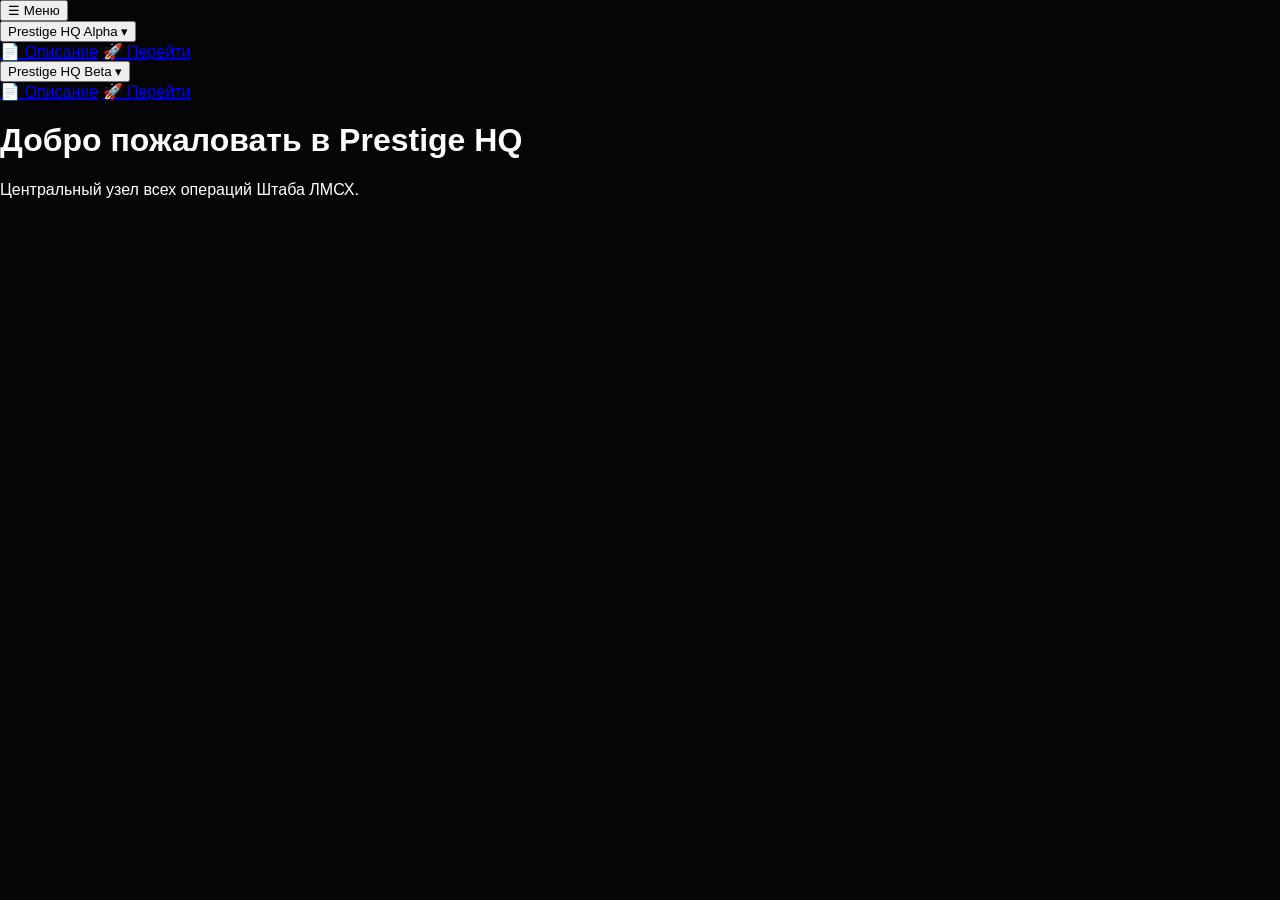
==== commit 485d6881: "Create index.html" ====
--- a/index.html
+++ b/index.html
@@ -2,447 +2,37 @@
 <html lang="ru">
 <head>
     <meta charset="UTF-8">
-    <meta name="viewport" content="width=device-width, initial-scale=1.0, maximum-scale=1.0, user-scalable=no">
-    <title>ORACLE STUDIO v2.5 | Remixed HQ</title>
-    <link rel="manifest" href="manifest.json">
-    <meta name="theme-color" content="#0a0b10">
-    <style>
-        /* MATERIAL YOU ДИНАМИЧЕСКАЯ ПАЛИТРА */
-        :root {
-            --bg: #0a0b10;
-            --surface: #14151f;
-            --surface-variant: #1f202e;
-            --on-surface: #e3e2e6;
-            --on-surface-variant: #c7c6ca;
-            --primary: #adc6ff;
-            --primary-container: #254487;
-            --on-primary-container: #d9e2ff;
-            --secondary: #e8bbf1;
-            --border: #434753;
-            --grad: linear-gradient(90deg, #02b6ed 0%, #e60ced 100%);
-            
-            --radius-large: 28px;
-            --radius-medium: 16px;
-            --radius-small: 12px;
-            --transition: all 0.3s cubic-bezier(0.2, 0, 0, 1);
-        }
-
-        body.light-theme {
-            --bg: #f8f9ff;
-            --surface: #f0f1f9;
-            --surface-variant: #e1e2ec;
-            --on-surface: #1a1b20;
-            --on-surface-variant: #43474e;
-            --primary: #3b5ba9;
-            --primary-container: #d9e2ff;
-            --on-primary-container: #001947;
-            --secondary: #74547e;
-            --border: #c3c6cf;
-        }
-
-        body.light-theme .user-msg { color: #fff; }
-
-        ::-webkit-scrollbar { width: 6px; background: transparent; }
-        ::-webkit-scrollbar-thumb { background: var(--border); border-radius: 10px; }
-
-        * { box-sizing: border-box; margin: 0; padding: 0; }
-        html, body { width: 100%; height: 100%; overflow: hidden; background: var(--bg); color: var(--on-surface); font-family: -apple-system, BlinkMacSystemFont, 'Segoe UI', Roboto, sans-serif; transition: background 0.3s ease; }
-        body { display: flex; flex-direction: column; height: 100vh; }
-
-        /* НАВИГАЦИЯ */
-        header {
-            background-color: var(--surface);
-            border-bottom: 1px solid var(--border);
-            padding: 12px 20px;
-            display: flex;
-            justify-content: space-between;
-            align-items: center;
-            z-index: 100;
-            box-shadow: 0 4px 20px rgba(0,0,0,0.2);
-        }
-
-        .logo-area { display: flex; align-items: center; gap: 12px; }
-        .nav-logo-text { font-weight: 800; font-size: 15px; letter-spacing: 1px; background: var(--grad); -webkit-background-clip: text; -webkit-text-fill-color: transparent; text-transform: uppercase; }
-        
-        .menu-trigger-btn { background: var(--surface-variant); border: none; color: var(--primary); padding: 8px 14px; border-radius: var(--radius-small); font-size: 12px; font-weight: 700; cursor: pointer; transition: var(--transition); display: flex; align-items: center; gap: 6px; }
-        .menu-trigger-btn:hover { background: var(--primary-container); color: var(--on-primary-container); transform: translateY(-1px); }
-        .purple-trigger { color: var(--secondary) !important; }
-
-        .avatar { width: 34px; height: 34px; background: var(--grad); border-radius: 50%; display: flex; align-items: center; justify-content: center; font-weight: bold; color: white; font-size: 14px; box-shadow: 0 0 10px rgba(2, 182, 237, 0.3); }
-
-        /* МОНОЛИТ-КОНТЕЙНЕР */
-        .main-container { display: flex; flex: 1; overflow: hidden; position: relative; animation: boot 0.5s cubic-bezier(0.2, 0, 0, 1); }
-
-        aside { width: 320px; background-color: var(--surface); border-right: 1px solid var(--border); display: flex; flex-direction: column; padding: 20px; overflow-y: auto; transition: var(--transition); z-index: 10; }
-        #right-panel { border-right: none; border-left: 1px solid var(--border); }
-        aside.collapsed-pc { width: 0px !important; padding: 0px !important; border: none !important; opacity: 0; pointer-events: none; }
-
-        .panel-header { font-size: 12px; font-weight: 800; color: var(--primary); text-transform: uppercase; margin-bottom: 12px; letter-spacing: 1px; border-left: 4px solid var(--secondary); padding-left: 10px; display: flex; justify-content: space-between; align-items: center; }
-
-        .card { background: var(--surface-variant); border: 1px solid var(--border); border-radius: var(--radius-medium); padding: 14px; margin-bottom: 15px; }
-        .meta-group { margin-bottom: 10px; }
-        .meta-group label { display: block; font-size: 11px; color: var(--on-surface-variant); margin-bottom: 4px; font-weight: 600; }
-        .meta-input, .meta-select { width: 100%; background: var(--surface); border: 1px solid var(--border); color: var(--on-surface); padding: 8px 12px; border-radius: var(--radius-small); font-size: 13px; outline: none; }
-
-        /* РЕМИКС КАРТОЧКИ */
-        .remix-item { background: var(--surface-variant); border: 1px solid var(--border); border-radius: var(--radius-small); padding: 12px; margin-bottom: 8px; font-size: 13px; cursor: pointer; transition: var(--transition); }
-        .remix-item:hover { border-color: var(--secondary); background: rgba(232, 187, 241, 0.05); }
-        .remix-title { font-weight: bold; color: var(--secondary); margin-bottom: 4px; display: flex; justify-content: space-between; }
-        .remix-desc { font-size: 11px; color: var(--on-surface-variant); line-height: 1.4; }
-
-        .action-btn { display: block; padding: 10px; background: var(--surface-variant); color: var(--primary); border-radius: var(--radius-small); font-weight: 700; font-size: 11px; text-transform: uppercase; text-align: center; transition: var(--transition); cursor: pointer; border: 1px solid var(--border); width: 100%; }
-        .action-btn:hover { background: var(--primary-container); color: var(--on-primary-container); }
-        .save-btn { background: var(--grad); color: white !important; border: none; }
-
-        /* ЦЕНТРАЛЬНЫЙ РЕДАКТОР */
-        .center-code-block { flex: 1; display: flex; flex-direction: column; background: #05060a; z-index: 1; transition: var(--transition); }
-        .editor-header { background: var(--surface); padding: 12px 20px; border-bottom: 1px solid var(--border); display: flex; justify-content: space-between; align-items: center; }
-        #source-code { flex: 1; background: transparent; border: none; color: #39ff14; padding: 20px; font-family: 'Courier New', Courier, monospace; font-size: 14px; resize: none; outline: none; line-height: 1.6; }
-
-        /* ВКЛАДКИ ЧАТОВ ОРАКУЛА */
-        .chat-tabs-container { display: flex; gap: 4px; overflow-x: auto; padding-bottom: 6px; margin-bottom: 10px; border-bottom: 1px solid var(--border); }
-        .chat-tab { background: var(--surface-variant); border: 1px solid var(--border); color: var(--on-surface-variant); padding: 6px 12px; border-radius: var(--radius-small); font-size: 11px; font-weight: bold; cursor: pointer; white-space: nowrap; display: flex; align-items: center; gap: 6px; }
-        .chat-tab.active { background: var(--primary-container); border-color: var(--primary); color: var(--on-primary-container); }
-        .close-tab-btn { color: #ff5252; cursor: pointer; font-weight: bold; font-size: 10px; margin-left: 4px; }
-
-        /* ОРАКУЛ ЧАТ */
-        #chat-screen { display: flex; flex-direction: column; flex-grow: 1; overflow: hidden; height: 100%; }
-        .chat-flow-box { flex-grow: 1; overflow-y: auto; padding: 10px; display: flex; flex-direction: column; gap: 10px; }
-        
-        .welcome-zone { display: flex; flex-direction: column; align-items: center; justify-content: center; flex-grow: 1; gap: 12px; padding: 15px; transition: var(--transition); text-align: center; }
-        .welcome-zone.hidden { display: none; }
-        .blob-container { position: relative; width: 110px; height: 40px; background: #000; filter: blur(5px) contrast(15); overflow: hidden; border-radius: var(--radius-large); }
-        .blob { position: absolute; width: 18px; height: 18px; border-radius: 50%; }
-        .cyan-blob { background: #02b6ed; left: 24px; animation: mergeLeft 5s infinite ease-in-out; }
-        .purple-blob { background: #e60ced; right: 24px; animation: mergeRight 5s infinite ease-in-out; }
-
-        .msg { padding: 10px 14px; font-size: 13px; max-width: 85%; line-height: 1.4; animation: slideIn 0.2s cubic-bezier(0, 0, 0.2, 1); word-wrap: break-word; }
-        .ai-msg { background: var(--surface-variant); color: var(--on-surface); align-self: flex-start; border-radius: 4px 16px 16px 16px; border: 1px solid var(--border); }
-        .user-msg { background: var(--grad); color: #fff; align-self: flex-end; font-weight: 500; border-radius: 16px 4px 16px 16px; }
-
-        .input-box { padding: 10px; display: flex; gap: 8px; background: rgba(0,0,0,0.2); border-top: 1px solid var(--border); align-items: center; }
-        #user-input { flex: 1; background: var(--surface-variant); border: 1px solid var(--border); border-radius: var(--radius-medium); padding: 10px 14px; color: var(--on-surface); outline: none; font-size: 13px; }
-        
-        .send-btn { background: var(--grad); border: none; border-radius: var(--radius-medium); width: 42px; height: 38px; color: white; cursor: pointer; font-size: 14px; transition: var(--transition); opacity: 0; transform: scale(0.85); pointer-events: none; display: flex; align-items: center; justify-content: center; }
-        .send-btn.active { opacity: 1; transform: scale(1); pointer-events: auto; }
-
-        /* ПОДКАСТ КАНАЛ */
-        .io-stream-container { background: var(--surface-variant); border: 2px solid var(--secondary); border-radius: var(--radius-medium); overflow: hidden; display: flex; flex-direction: column; margin-top: auto; }
-        .audio-link-body { padding: 10px; display: flex; align-items: center; justify-content: space-between; gap: 10px; }
-        .launch-btn { background: var(--grad); color: #fff; border: none; padding: 8px 14px; border-radius: var(--radius-small); font-weight: bold; font-size: 11px; cursor: pointer; }
-
-        /* МОБИЛЬНЫЙ МЕХАНИЗМ */
-        @media (max-width: 900px) {
-            .main-container { flex-direction: column; }
-            aside { position: absolute; top: 0; bottom: 0; width: 290px !important; height: 100%; z-index: 90; display: flex !important; box-shadow: 0 0 20px rgba(0,0,0,0.5); }
-            #left-panel { left: 0; transform: translateX(-100%); }
-            #right-panel { right: 0; transform: translateX(100%); }
-            aside.active-mobile { transform: translateX(0) !important; }
-        }
-
-        @keyframes boot { from { opacity: 0; transform: scale(0.99); } to { opacity: 1; transform: scale(1); } }
-        @keyframes slideIn { from { opacity: 0; transform: translateY(6px); } to { opacity: 1; transform: translateY(0); } }
-    </style>
+    <meta name="viewport" content="width=device-width, initial-scale=1.0">
+    <title>Prestige HQ | Центр управления</title>
+    <link rel="stylesheet" href="style.css">
 </head>
 <body>
 
-    <header>
-        <div class="logo-area">
-            <button class="menu-trigger-btn purple-trigger" onclick="toggleLeftPanel()">🧬 Ремиксы</button>
-            <span class="nav-logo-text">Oracle Studio v2.5</span>
-            <button class="menu-trigger-btn" onclick="toggleRightPanel()">🔮 Оракул Чаты</button>
+    <button id="openBtn">☰ Меню</button>
+
+    <nav id="mySidebar" class="sidebar">
+        <div class="menu-item">
+            <button class="dropdown-btn">Prestige HQ Alpha ▾</button>
+            <div class="dropdown-content">
+                <a href="alpha-desc.html">📄 Описание</a>
+                <a href="alpha/index.html" target="_blank">🚀 Перейти</a>
+            </div>
         </div>
-        <div class="user-profile">
-            <div class="avatar">🛠️</div>
+
+        <div class="menu-item">
+            <button class="dropdown-btn">Prestige HQ Beta ▾</button>
+            <div class="dropdown-content">
+                <a href="beta-desc.html">📄 Описание</a>
+                <a href="beta/index.html" target="_blank">🚀 Перейти</a>
+            </div>
         </div>
-    </header>
+    </nav>
 
-    <div class="main-container">
+    <main class="content">
+        <h1>Добро пожаловать в Prestige HQ</h1>
+        <p>Центральный узел всех операций Штаба ЛМСХ.</p>
+    </main>
 
-        <aside id="left-panel">
-            <div class="panel-header">Конфигурация Хаба</div>
-            <div class="card" style="margin-bottom: 12px;">
-                <div class="meta-group">
-                    <label>Выбранный Пак:</label>
-                    <input type="text" id="pack-name-input" class="meta-input" value="REAL_START" oninput="updatePackName(this.value)">
-                </div>
-                <div class="meta-group" style="margin: 0;">
-                    <label>Хранилище Ядра:</label>
-                    <select class="meta-select" onchange="handleStorageChange(this.value)">
-                        <option value="local">LocalStorage</option>
-                        <option value="cloud">LMSH Cloud</option>
-                    </select>
-                </div>
-            </div>
-
-            <div class="panel-header">Генератор Ремиксов 🌌</div>
-            <div id="remixes-box" style="flex: 1; overflow-y: auto; padding-right: 2px;">
-                </div>
-
-            <button class="action-btn" onclick="toggleTheme()" id="theme-btn" style="margin-top: 10px;">Сменить Слой Ядра</button>
-        </aside>
-
-        <main class="center-code-block">
-            <div class="editor-header">
-                <span id="editor-file-title" style="font-size: 11px; color: var(--on-surface-variant); font-weight: bold; font-family: monospace;">SOURCE_CODE // REAL_START.worldpack</span>
-                <button class="action-btn save-btn" style="padding: 6px 14px; width: auto;" onclick="saveCodeToLocal()">💾 Сохранить в Кэш</button>
-            </div>
-            <textarea id="source-code" spellcheck="false">{
-    "worldPackGUID": "LMSH-34-VOID",
-    "height": -93.9,
-    "status": "Active Core",
-    "remixAllowed": true
-}</textarea>
-        </main>
-
-        <aside id="right-panel">
-            <div id="chat-screen">
-                <div class="panel-header">
-                    <span>Потоки Оракула 2.3</span>
-                    <button onclick="createNewChatTab()" style="background: var(--surface-variant); border: 1px solid var(--border); color: var(--primary); padding: 2px 6px; border-radius: 4px; font-size: 10px; cursor: pointer;">+ Новая вкладка</button>
-                </div>
-
-                <div class="chat-tabs-container" id="tabs-container"></div>
-
-                <div class="card" style="padding:8px; margin-bottom:10px;">
-                    <select id="voice-select" class="meta-select" style="padding: 6px 10px;">
-                        <option value="lamirk" selected>🛠️ Ламирк (Инженер)</option>
-                        <option value="murzik">🐾 Мурзик (Помощница)</option>
-                        <option value="khakhmi">🎤 Хахми (Вокал)</option>
-                        <option value="snezhinka">❄️ Снежинка (Вокал)</option>
-                    </select>
-                </div>
-
-                <div id="welcome-block" class="welcome-zone">
-                    <div class="blob-container">
-                        <div class="blob cyan-blob"></div>
-                        <div class="blob purple-blob"></div>
-                    </div>
-                    <h1 class="derzky-title" style="font-size: 22px;">Что делаешь?</h1>
-                    <p style="font-size: 11px; color: var(--on-surface-variant);">Создай новую вкладку чата или задай вопрос по текущему ремиксу пака.</p>
-                </div>
-
-                <div id="chat-flow" class="chat-flow-box"></div>
-
-                <div class="input-box">
-                    <input type="text" id="user-input" placeholder="Запрос к ядру ЛМСХ..." oninput="checkInput()" onkeypress="handleKeyPress(event)">
-                    <button id="send-btn" class="send-btn" onclick="sendMsg()">➔</button>
-                </div>
-            </div>
-
-            <div class="io-stream-container">
-                <div class="audio-link-body">
-                    <span style="font-size: 11px; font-weight: bold; color: var(--secondary);">🔑) NotebookLM Gate</span>
-                    <button class="launch-btn" onclick="window.open('https://notebooklm.google.com/', '_blank')">Стрим 🛸</button>
-                </div>
-            </div>
-        </aside>
-
-    </div>
-
-<script>
-    // Матрица готовых Ремиксов Паков для инжекции
-    const packRemixes = [
-        { title: "⚡ Remixed: Room 1 (Fly)", desc: "Инверсия цветового спектра портала. Парящая Люми. Гравитация = 0.", code: '{\n    "room": "Room 1 (Spawn)",\n    "ability": "Fly",\n    "spectrum": "Inverted",\n    "gravity": 0\n}' },
-        { title: "🐾 Remixed: Room 2 (Click)", desc: "ClickDetector автоматика. Датчики движения лазеров Штаба ЛМСХ.", code: '{\n    "room": "Room 2 (Lab)",\n    "sensors": "ClickDetector",\n    "diagnostics": "Active",\n    "laserGrid": true\n}' },
-        { title: "❄️ Remixed: Room 5 (Crack)", desc: "Аварийный режим. Физический разрыв LED-ленты. Горят 8 свечей.", code: '{\n    "room": "Room 5 (LED)",\n    "status": "Hardware Damage",\n    "activeLEDsAfterCrack": 8\n}' },
-        { title: "🎤 Remixed: Room 7 (Neon)", desc: "Предел Лаборатории. 1 NEON LEVEL между Хахми и Снежинкой. Зажатая кнопка.", code: '{\n    "room": "Room 7 (Final)",\n    "barrier": "1 Neon Level",\n    "quote": "В любом случае я смогу себя контролировать"\n}' }
-    ];
-
-    // Управление вкладками чатов
-    let chatTabs = {}; 
-    let activeTabId = null;
-
-    window.onload = function() {
-        // Подгружаем код редактора
-        const savedCode = localStorage.getItem('LMSH_Studio_Code');
-        if (savedCode) document.getElementById('source-code').value = savedCode;
-        
-        // Рендерим Ремиксы паков влево
-        renderRemixes();
-
-        // Инициализируем сохраненные вкладки чатов из LocalStorage
-        loadChatTabsFromStorage();
-    };
-
-    // АНИМАЦИИ ПЕРЕКЛЮЧЕНИЯ ПАНЕЛЕЙ (ПК И МОБИЛКИ)
-    function toggleLeftPanel() {
-        const p = document.getElementById('left-panel');
-        if (window.innerWidth <= 900) { p.classList.toggle('active-mobile'); document.getElementById('right-panel').classList.remove('active-mobile'); }
-        else p.classList.toggle('collapsed-pc');
-    }
-    function toggleRightPanel() {
-        const p = document.getElementById('right-panel');
-        if (window.innerWidth <= 900) { p.classList.toggle('active-mobile'); document.getElementById('left-panel').classList.remove('active-mobile'); }
-        else p.classList.toggle('collapsed-pc');
-    }
-
-    function toggleTheme() {
-        document.body.classList.toggle('light-theme');
-        document.getElementById('theme-btn').innerText = document.body.classList.contains('light-theme') ? "НЕОН (LIGHT)" : "КОСМОС (DARK)";
-    }
-
-    // ИНЖЕКЦИЯ РЕМИКСОВ В РЕДАКТОР
-    function renderRemixes() {
-        const box = document.getElementById('remixes-box');
-        box.innerHTML = "";
-        packRemixes.forEach((r, idx) => {
-            box.innerHTML += `
-                <div class="remix-item" onclick="applyRemixCode(${idx})">
-                    <div class="remix-title"><span>${r.title}</span> ⚡</div>
-                    <div class="remix-desc">${r.desc}</div>
-                </div>`;
-        });
-    }
-
-    function applyRemixCode(idx) {
-        const remix = packRemixes[idx];
-        document.getElementById('source-code').value = remix.code;
-        document.getElementById('pack-name-input').value = `REMIX_${idx+1}`;
-        updatePackName(`REMIX_${idx+1}`);
-        alert(`🌌 Ремикс-структура "${remix.title}" успешно инжектирована в центральный блокнот!`);
-    }
-
-    function updatePackName(val) {
-        document.getElementById('editor-file-title').innerText = `SOURCE_CODE // ${val.trim().toUpperCase().replace(/\s+/g, '_')}.worldpack`;
-    }
-
-    function saveCodeToLocal() {
-        localStorage.setItem('LMSH_Studio_Code', document.getElementById('source-code').value);
-        alert("💾 Текущие данные спецификации пака сохранены в LocalStorage устройства!");
-    }
-
-    function handleStorageChange(v) { if(v==='cloud') alert("🌐 Доступ к LMSH Cloud авторизован Главным Инженером!"); }
-
-    // ДИНАМИЧЕСКИЕ СЕССИИ ВКЛАДОК ЧАТОВ ОРАКУЛА (A-LA NOTEBOOKLM)
-    function loadChatTabsFromStorage() {
-        const stored = localStorage.getItem('LMSH_Studio_Tabs');
-        if (stored) {
-            chatTabs = JSON.parse(stored);
-            const keys = Object.keys(chatTabs);
-            if(keys.length > 0) {
-                keys.forEach(k => renderTabElement(k));
-                switchChatTab(keys[0]);
-                return;
-            }
-        }
-        // Если ничего нет в памяти, создаем первую дефолтную вкладку
-        createNewChatTab();
-    }
-
-    function saveChatTabsToStorage() {
-        localStorage.setItem('LMSH_Studio_Tabs', JSON.stringify(chatTabs));
-    }
-
-    function createNewChatTab() {
-        const tabId = "tab_" + Date.now();
-        const tabNumber = Object.keys(chatTabs).length + 1;
-        chatTabs[tabId] = {
-            title: `Вкладка Чата ${tabNumber}`,
-            html: ""
-        };
-        saveChatTabsToStorage();
-        renderTabElement(tabId);
-        switchChatTab(tabId);
-    }
-
-    function renderTabElement(id) {
-        const container = document.getElementById('tabs-container');
-        const div = document.createElement('div');
-        div.className = 'chat-tab';
-        div.id = `el_${id}`;
-        div.setAttribute('onclick', `switchChatTab('${id}')`);
-        div.innerHTML = `💬 <span>${chatTabs[id].title}</span> <span class="close-tab-btn" onclick="closeChatTab(event, '${id}')">×</span>`;
-        container.appendChild(div);
-    }
-
-    function switchChatTab(id) {
-        if(!chatTabs[id]) return;
-        activeTabId = id;
-        
-        // Визуальное переключение стилей вкладок
-        document.querySelectorAll('.chat-tab').forEach(t => t.classList.remove('active'));
-        const el = document.getElementById(`el_${id}`);
-        if(el) el.classList.add('active');
-
-        const flow = document.getElementById('chat-flow');
-        const welcome = document.getElementById('welcome-block');
-
-        flow.innerHTML = chatTabs[id].html;
-        
-        if (chatTabs[id].html.trim() === "") {
-            welcome.classList.remove('hidden');
-        } else {
-            welcome.classList.add('hidden');
-            flow.scrollTop = flow.scrollHeight;
-        }
-    }
-
-    function closeChatTab(event, id) {
-        event.stopPropagation(); // Защита от переключения на закрываемую вкладку
-        
-        const el = document.getElementById(`el_${id}`);
-        if(el) el.remove();
-
-        delete chatTabs[id];
-        saveChatTabsToStorage();
-
-        const keys = Object.keys(chatTabs);
-        if(keys.length > 0) {
-            switchChatTab(keys[0]);
-        } else {
-            createNewChatTab();
-        }
-    }
-
-    // ЛОГИКА ОТВЕТОВ ЯДРА ОРАКУЛА 2.3
-    function checkInput() {
-        const btn = document.getElementById('send-btn');
-        btn.classList.toggle('active', document.getElementById('user-input').value.trim().length > 0);
-    }
-
-    function handleKeyPress(e) { if(e.key === 'Enter') sendMsg(); }
-
-    function getOracleResponse(text, character) {
-        const lower = text.toLowerCase();
-        const chars = { lamirk: "🛠️ Ламирк", murzik: "🐾 Мурзик", khakhmi: "🎤 Хахми", snezhinka: "❄️ Снежинка" };
-        const name = chars[character] || chars.lamirk;
-
-        if (text.includes("🔑)")) return `${name}: Ключ реального запуска подтвержден. Аудио-шлюз подкаста NotebookLM взломан и активен!`;
-        if (lower.includes("room 1") || lower.includes("комната 1")) return `${name}: Лог ремикса Room 1: Инверсия спектра. Люми летит.`;
-        if (lower.includes("room 2") || lower.includes("комната 2")) return `${name}: Лог ремикса Room 2: ClickDetector датчики взведены на нажатия автоматики.`;
-        if (lower.includes("трещина") || lower.includes("лента") || lower.includes("room 5")) return `${name}: Авария цепи светодиодов! 8 свечей горят за разрывом.`;
-        if (lower.includes("контролировать") || lower.includes("фраза")) return `🔮 ЯДРО: Запись объекта Люми: «В любом случае я смогу себя контролировать». Выход на 1 NEON LEVEL.`;
-        
-        return `${name}: Ремикс пака обработан. Ядро v2.3 держит стабильный поток сессии во вкладке.`;
-    }
-
-    function sendMsg() {
-        const inp = document.getElementById('user-input');
-        const val = inp.value.trim();
-        if(!val || !activeTabId) return;
-
-        document.getElementById('welcome-block').classList.add('hidden');
-        appendMessage(val, 'user-msg');
-        inp.value = "";
-        checkInput();
-
-        setTimeout(() => {
-            const voice = document.getElementById('voice-select').value;
-            let reply = getOracleResponse(val, voice);
-            appendMessage(reply, 'ai-msg');
-
-            // Запись конкретно в HTML текущей активной вкладки
-            chatTabs[activeTabId].html = document.getElementById('chat-flow').innerHTML;
-            saveChatTabsToStorage();
-        }, 400);
-    }
-
-    function appendMessage(text, type) {
-        const flow = document.getElementById('chat-flow');
-        const d = document.createElement('div'); d.className = 'msg ' + type;
-        d.innerHTML = text; flow.appendChild(d); flow.scrollTop = flow.scrollHeight;
-    }
-</script>
+    <script src="script.js"></script>
 </body>
 </html>
--- a/style.css
+++ b/style.css
@@ -0,0 +1,57 @@
+:root {
+    --cyan: #00f2ff;
+    --bg: #050508;
+    --panel-bg: #0d0d14;
+    --border: #222;
+}
+
+body {
+    background: var(--bg); color: #fff;
+    font-family: 'Segoe UI', Tahoma, sans-serif;
+    margin: 0; overflow: hidden;
+}
+
+.app-container {
+    display: flex; height: 100vh; width: 100vw;
+}
+
+.panel {
+    width: 300px; background: var(--panel-bg);
+    border-right: 1px solid var(--border);
+    display: flex; flex-direction: column;
+    transition: 0.4s cubic-bezier(0.4, 0, 0.2, 1);
+}
+
+#right-panel { border-left: 1px solid var(--border); border-right: none; }
+
+/* Состояние свернуто */
+.panel.collapsed {
+    width: 0; min-width: 0; opacity: 0; pointer-events: none;
+}
+
+.editor-area {
+    flex: 1; display: flex; flex-direction: column;
+    background: #08080c;
+}
+
+textarea {
+    flex: 1; background: transparent; color: #00ffaa;
+    border: none; padding: 20px; font-family: 'Courier New', monospace;
+    font-size: 14px; outline: none; resize: none;
+}
+
+.controls {
+    position: fixed; bottom: 20px; left: 50%;
+    transform: translateX(-50%); display: flex; gap: 10px; z-index: 1000;
+}
+
+.toggle-btn {
+    background: #151520; border: 1px solid var(--cyan);
+    color: var(--cyan); padding: 8px 15px; cursor: pointer;
+    font-weight: bold; border-radius: 4px;
+}
+
+.panel-header {
+    padding: 15px; background: #1a1a25;
+    font-size: 12px; letter-spacing: 1px; color: var(--cyan);
+}
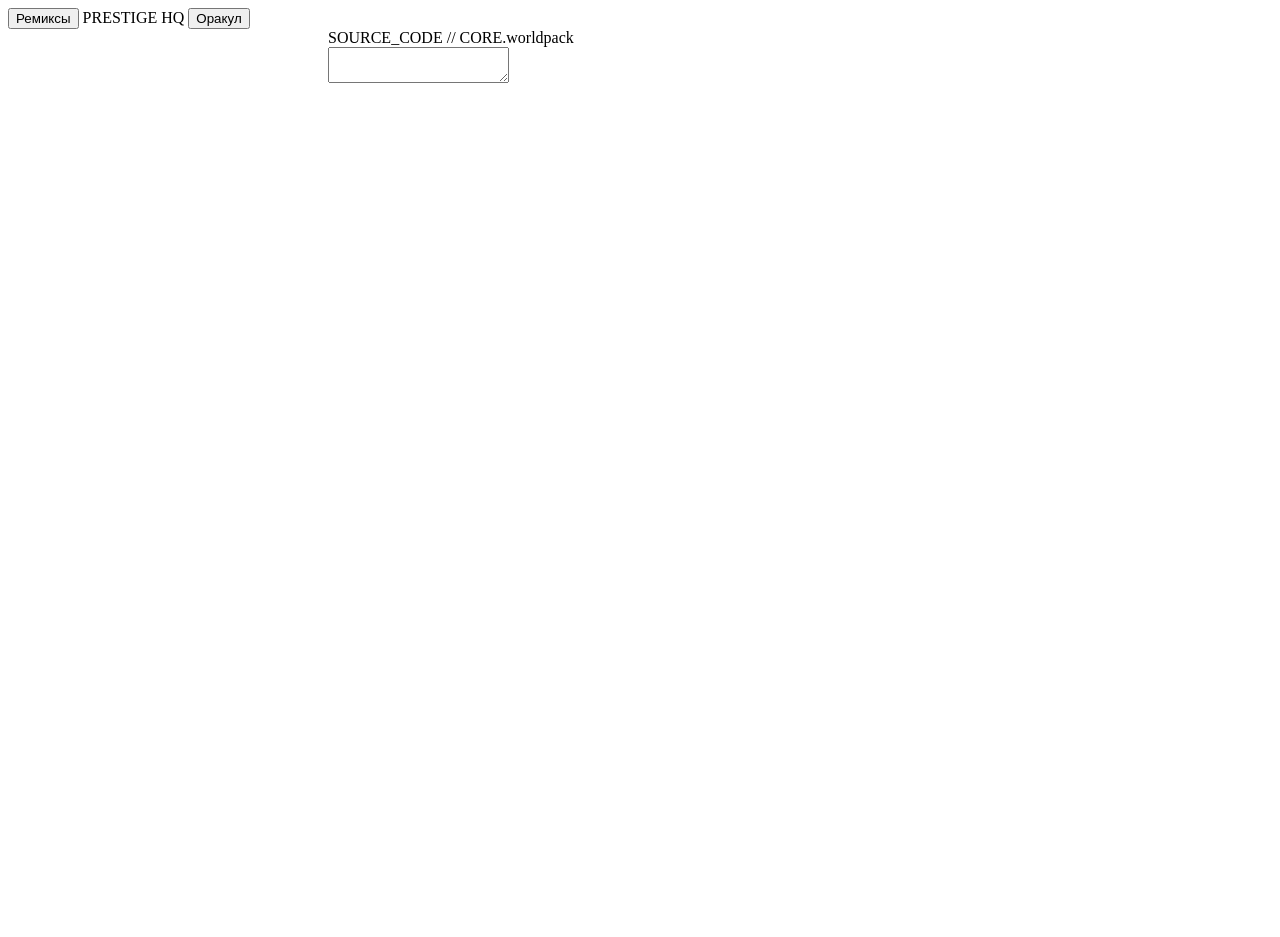
==== commit b7acb06f: "Update index.html" ====
--- a/index.html
+++ b/index.html
@@ -2,37 +2,30 @@
 <html lang="ru">
 <head>
     <meta charset="UTF-8">
-    <meta name="viewport" content="width=device-width, initial-scale=1.0">
-    <title>Prestige HQ | Центр управления</title>
+    <title>Prestige HQ | Oracle Studio v3.0</title>
     <link rel="stylesheet" href="style.css">
 </head>
 <body>
+    <header>
+        <div class="logo-area">
+            <button class="menu-trigger" onclick="togglePanel('left')">Ремиксы</button>
+            <span class="logo-text">PRESTIGE HQ</span>
+            <button class="menu-trigger" onclick="togglePanel('right')">Оракул</button>
+        </div>
+    </header>
 
-    <button id="openBtn">☰ Меню</button>
+    <div class="main-container">
+        <aside id="left-panel">
+            </aside>
 
-    <nav id="mySidebar" class="sidebar">
-        <div class="menu-item">
-            <button class="dropdown-btn">Prestige HQ Alpha ▾</button>
-            <div class="dropdown-content">
-                <a href="alpha-desc.html">📄 Описание</a>
-                <a href="alpha/index.html" target="_blank">🚀 Перейти</a>
-            </div>
-        </div>
+        <main class="center-block">
+            <div id="editor-header">SOURCE_CODE // CORE.worldpack</div>
+            <textarea id="source-code"></textarea>
+        </main>
 
-        <div class="menu-item">
-            <button class="dropdown-btn">Prestige HQ Beta ▾</button>
-            <div class="dropdown-content">
-                <a href="beta-desc.html">📄 Описание</a>
-                <a href="beta/index.html" target="_blank">🚀 Перейти</a>
-            </div>
-        </div>
-    </nav>
-
-    <main class="content">
-        <h1>Добро пожаловать в Prestige HQ</h1>
-        <p>Центральный узел всех операций Штаба ЛМСХ.</p>
-    </main>
-
+        <aside id="right-panel">
+            </aside>
+    </div>
     <script src="script.js"></script>
 </body>
 </html>
--- a/style.css
+++ b/style.css
@@ -1,57 +1,18 @@
 :root {
-    --cyan: #00f2ff;
-    --bg: #050508;
-    --panel-bg: #0d0d14;
-    --border: #222;
+    --bg: #0a0b10;
+    --surface: #14151f;
+    --primary: #adc6ff;
+    /* Остальные переменные сохраняем из v2.5 */
 }
 
-body {
-    background: var(--bg); color: #fff;
-    font-family: 'Segoe UI', Tahoma, sans-serif;
-    margin: 0; overflow: hidden;
+/* Модульная верстка */
+.main-container {
+    display: grid;
+    grid-template-columns: 320px 1fr 320px;
+    height: 100vh;
 }
 
-.app-container {
-    display: flex; height: 100vh; width: 100vw;
+@media (max-width: 900px) {
+    .main-container { grid-template-columns: 1fr; }
+    #left-panel, #right-panel { display: none; } /* Логика JS будет открывать их как оверлеи */
 }
-
-.panel {
-    width: 300px; background: var(--panel-bg);
-    border-right: 1px solid var(--border);
-    display: flex; flex-direction: column;
-    transition: 0.4s cubic-bezier(0.4, 0, 0.2, 1);
-}
-
-#right-panel { border-left: 1px solid var(--border); border-right: none; }
-
-/* Состояние свернуто */
-.panel.collapsed {
-    width: 0; min-width: 0; opacity: 0; pointer-events: none;
-}
-
-.editor-area {
-    flex: 1; display: flex; flex-direction: column;
-    background: #08080c;
-}
-
-textarea {
-    flex: 1; background: transparent; color: #00ffaa;
-    border: none; padding: 20px; font-family: 'Courier New', monospace;
-    font-size: 14px; outline: none; resize: none;
-}
-
-.controls {
-    position: fixed; bottom: 20px; left: 50%;
-    transform: translateX(-50%); display: flex; gap: 10px; z-index: 1000;
-}
-
-.toggle-btn {
-    background: #151520; border: 1px solid var(--cyan);
-    color: var(--cyan); padding: 8px 15px; cursor: pointer;
-    font-weight: bold; border-radius: 4px;
-}
-
-.panel-header {
-    padding: 15px; background: #1a1a25;
-    font-size: 12px; letter-spacing: 1px; color: var(--cyan);
-}
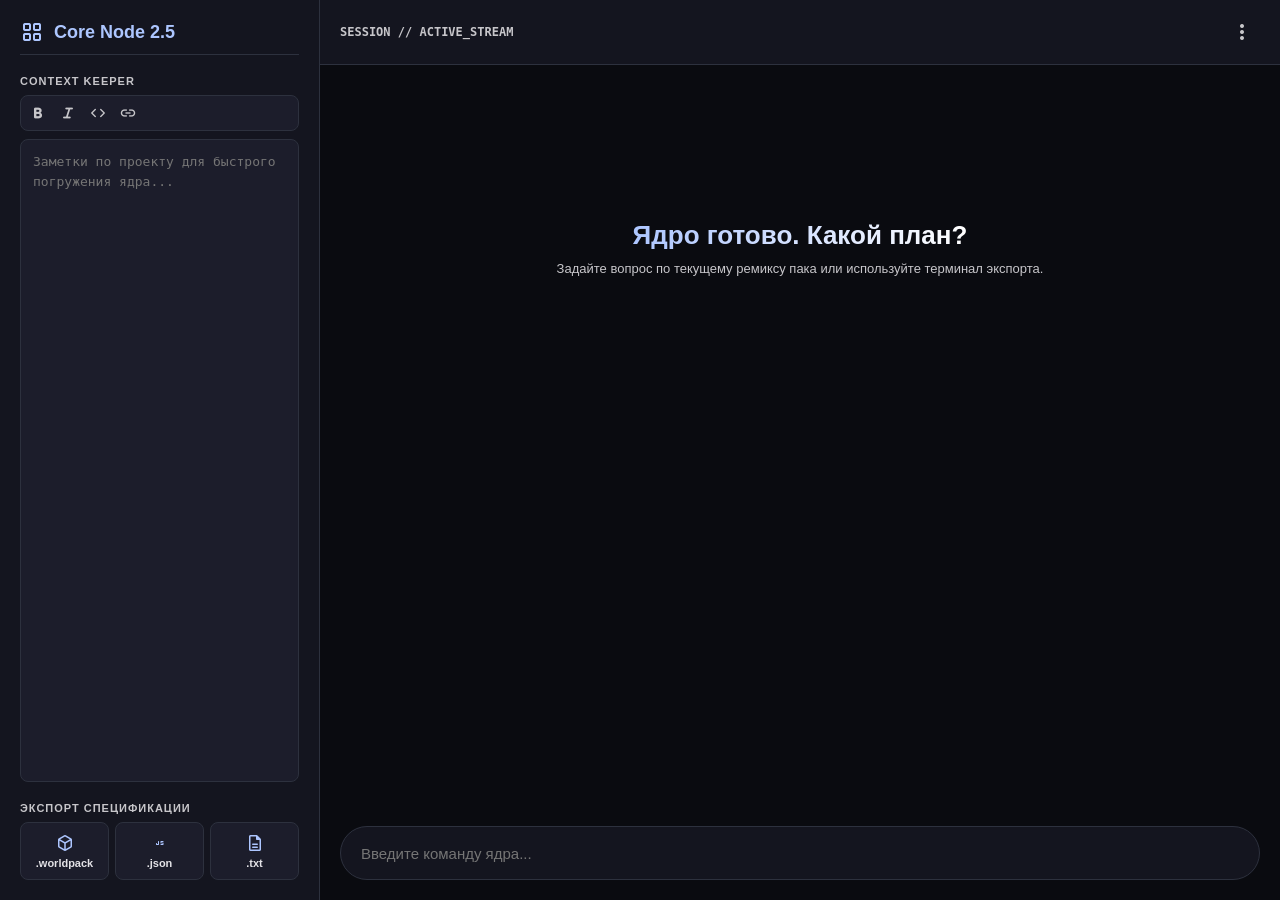
==== commit d1e88a85: "Revise HTML structure and update title and styles" ====
--- a/index.html
+++ b/index.html
@@ -2,30 +2,389 @@
 <html lang="ru">
 <head>
     <meta charset="UTF-8">
-    <title>Prestige HQ | Oracle Studio v3.0</title>
-    <link rel="stylesheet" href="style.css">
+    <meta name="viewport" content="width=device-width, initial-scale=1.0">
+    <title>Core Node 2.5 | Prestige HQ</title>
+    <!-- Подключение Material Symbols и Google Fonts -->
+    <link href="https://fonts.googleapis.com/css2?family=Material+Symbols+Rounded:opsz,wght,FILL,GRAD@24,400,1,0" rel="stylesheet">
+    <style>
+        :root {
+            --bg: #0a0b10; 
+            --surface: #14151f; 
+            --surface-variant: #1c1d2b;
+            --border: #2d313e;
+            --primary: #adc6ff; 
+            --primary-container: #254487;
+            --on-surface: #e3e2e6; 
+            --on-surface-variant: #c7c6ca;
+            --grad-start: #02b6ed; 
+            --grad-end: #e60ced;
+            --radius-medium: 16px;
+            --radius-small: 8px;
+        }
+        
+        * { box-sizing: border-box; margin: 0; padding: 0; }
+        body { background: var(--bg); color: var(--on-surface); font-family: 'Segoe UI', -apple-system, sans-serif; overflow: hidden; height: 100vh; }
+
+        .layout { display: grid; grid-template-columns: 320px 1fr; height: 100vh; }
+        
+        /* ЛЕВАЯ ПАНЕЛЬ (САЙДБАР) */
+        .sidebar { 
+            background: var(--surface); 
+            border-right: 1px solid var(--border); 
+            padding: 20px; 
+            display: flex; 
+            flex-direction: column; 
+            gap: 20px;
+            overflow-y: auto;
+        }
+        .sidebar-header {
+            display: flex;
+            align-items: center;
+            gap: 10px;
+            border-bottom: 1px solid var(--border);
+            padding-bottom: 10px;
+        }
+        .sidebar h3 { font-size: 18px; font-weight: 600; color: var(--primary); }
+
+        /* CONTEXT KEEPER С ФОРМАТИРОВАНИЕМ */
+        .keeper-section { display: flex; flex-direction: column; gap: 8px; flex-grow: 1; }
+        .keeper-label { font-size: 11px; font-weight: 700; text-transform: uppercase; letter-spacing: 1px; color: var(--on-surface-variant); }
+        .keeper-toolbar { display: flex; gap: 4px; background: var(--surface-variant); padding: 4px; border-radius: var(--radius-small); border: 1px solid var(--border); }
+        .toolbar-btn { background: transparent; border: none; color: var(--on-surface-variant); cursor: pointer; padding: 4px; border-radius: 4px; display: flex; align-items: center; justify-content: center; transition: all 0.2s; }
+        .toolbar-btn:hover { background: var(--border); color: var(--primary); }
+        .toolbar-btn .material-symbols-rounded { font-size: 18px; }
+        
+        #context-keeper-area { 
+            flex-grow: 1; 
+            min-height: 150px;
+            background: var(--surface-variant); 
+            border: 1px solid var(--border); 
+            border-radius: var(--radius-small); 
+            color: #fff; 
+            padding: 12px; 
+            font-size: 13px; 
+            resize: none; 
+            outline: none; 
+            line-height: 1.5;
+            font-family: monospace;
+        }
+        #context-keeper-area:focus { border-color: var(--primary); }
+
+        /* ЭКСПОРТ ПАНЕЛЬ */
+        .export-section { display: flex; flex-direction: column; gap: 8px; }
+        .export-grid { display: grid; grid-template-columns: repeat(3, 1fr); gap: 6px; }
+        .export-btn { 
+            background: var(--surface-variant); 
+            border: 1px solid var(--border); 
+            color: var(--on-surface); 
+            padding: 10px 4px; 
+            border-radius: var(--radius-small); 
+            font-size: 11px; 
+            font-weight: 600; 
+            cursor: pointer; 
+            display: flex; 
+            flex-direction: column; 
+            align-items: center; 
+            gap: 4px;
+            transition: all 0.2s;
+        }
+        .export-btn:hover { border-color: var(--primary); background: var(--primary-container); color: white; }
+        .export-btn .material-symbols-rounded { font-size: 20px; color: var(--primary); }
+
+        /* ЦЕНТРАЛЬНАЯ ЗОНА ЧАТА */
+        .chat-area { display: flex; flex-direction: column; height: 100vh; position: relative; }
+        
+        /* Верхний бар чата с управлением сессией */
+        .chat-header {
+            padding: 14px 20px;
+            background: var(--surface);
+            border-bottom: 1px solid var(--border);
+            display: flex;
+            justify-content: space-between;
+            align-items: center;
+            z-index: 10;
+        }
+        .menu-container { position: relative; display: inline-block; }
+        .dots-btn { background: transparent; border: none; color: var(--on-surface-variant); cursor: pointer; border-radius: 50%; width: 36px; height: 36px; display: flex; align-items: center; justify-content: center; transition: all 0.2s; }
+        .dots-btn:hover { background: var(--surface-variant); color: white; }
+        
+        .dropdown-menu { 
+            display: none; 
+            position: absolute; 
+            right: 0; 
+            top: 40px; 
+            background: var(--surface); 
+            border: 1px solid var(--border); 
+            border-radius: var(--radius-small); 
+            box-shadow: 0 4px 12px rgba(0,0,0,0.5); 
+            z-index: 100; 
+            min-width: 180px;
+        }
+        .dropdown-menu.show { display: block; }
+        .dropdown-item { 
+            padding: 10px 14px; 
+            font-size: 13px; 
+            color: #ff5252; 
+            cursor: pointer; 
+            display: flex; 
+            align-items: center; 
+            gap: 8px; 
+            transition: background 0.2s;
+        }
+        .dropdown-item:hover { background: rgba(255, 82, 82, 0.1); }
+
+        /* Поток сообщений */
+        #chat-flow { flex-grow: 1; overflow-y: auto; padding: 20px; display: flex; flex-direction: column; gap: 12px; }
+        
+        .msg { padding: 12px 16px; font-size: 14px; max-width: 80%; line-height: 1.5; border-radius: var(--radius-medium); animation: slideIn 0.2s ease-out; }
+        .user-msg { background: linear-gradient(90deg, var(--grad-start), var(--grad-end)); color: white; align-self: flex-end; border-bottom-right-radius: 4px; }
+        .ai-msg { background: var(--surface); border: 1px solid var(--border); color: var(--on-surface); align-self: flex-start; border-bottom-left-radius: 4px; }
+        .ai-msg button { background: var(--primary-container); color: white; border: none; padding: 6px 12px; border-radius: var(--radius-small); cursor: pointer; margin-top: 8px; font-weight: 600; font-size: 12px; }
+        
+        /* Квантовый поток */
+        .quantum-stream { height: 3px; background: linear-gradient(90deg, var(--grad-start), var(--grad-end), var(--grad-start)); background-size: 200% 100%; animation: flow 2s linear infinite; opacity: 0; transition: opacity 0.3s; }
+        @keyframes flow { 0% { background-position: 100% 0; } 100% { background-position: -100% 0; } }
+
+        /* Зона ввода */
+        .input-wrapper { padding: 20px; background: var(--bg); }
+        .input-box { display: flex; gap: 12px; align-items: center; border: 1px solid var(--border); padding: 6px 10px; border-radius: 30px; background: var(--surface); transition: all 0.3s; }
+        .input-box:focus-within { border-color: var(--primary); box-shadow: 0 0 10px rgba(173, 198, 255, 0.1); }
+        input { flex: 1; border: none; background: transparent; color: white; padding: 10px; font-size: 15px; outline: none; }
+        
+        .send-btn { width: 0; opacity: 0; transition: all 0.3s; border-radius: 50%; border: none; background: var(--primary); color: var(--bg); cursor: pointer; display: flex; align-items: center; justify-content: center; height: 40px; pointer-events: none; }
+        .input-box.active .send-btn { width: 40px; opacity: 1; pointer-events: auto; }
+        
+        .welcome { text-align: center; margin-top: 15vh; display: flex; flex-direction: column; align-items: center; gap: 10px; }
+        .welcome h1 { font-size: 26px; font-weight: 700; background: linear-gradient(90deg, var(--primary), #fff); -webkit-background-clip: text; -webkit-text-fill-color: transparent; }
+        .welcome p { font-size: 13px; color: var(--on-surface-variant); }
+
+        @keyframes slideIn { from { opacity: 0; transform: translateY(8px); } to { opacity: 1; transform: translateY(0); } }
+    </style>
 </head>
 <body>
-    <header>
-        <div class="logo-area">
-            <button class="menu-trigger" onclick="togglePanel('left')">Ремиксы</button>
-            <span class="logo-text">PRESTIGE HQ</span>
-            <button class="menu-trigger" onclick="togglePanel('right')">Оракул</button>
-        </div>
-    </header>
-
-    <div class="main-container">
-        <aside id="left-panel">
-            </aside>
-
-        <main class="center-block">
-            <div id="editor-header">SOURCE_CODE // CORE.worldpack</div>
-            <textarea id="source-code"></textarea>
-        </main>
-
-        <aside id="right-panel">
-            </aside>
+
+<div class="layout">
+    <!-- ЛЕВАЯ ПАНЕЛЬ -->
+    <div class="sidebar">
+        <div class="sidebar-header">
+            <span class="material-symbols-rounded" style="color: var(--primary)">grid_view</span>
+            <h3>Core Node 2.5</h3>
+        </div>
+        
+        <!-- CONTEXT KEEPER -->
+        <div class="keeper-section">
+            <div class="keeper-label">Context Keeper</div>
+            <div class="keeper-toolbar">
+                <button class="toolbar-btn" onclick="formatText('**')" title="Жирный"><span class="material-symbols-rounded">format_bold</span></button>
+                <button class="toolbar-btn" onclick="formatText('*')" title="Курсив"><span class="material-symbols-rounded">format_italic</span></button>
+                <button class="toolbar-btn" onclick="formatText('`')" title="Код"><span class="material-symbols-rounded">code</span></button>
+                <button class="toolbar-btn" onclick="formatText('[', '](url)')" title="Ссылка"><span class="material-symbols-rounded">link</span></button>
+            </div>
+            <textarea id="context-keeper-area" placeholder="Заметки по проекту для быстрого погружения ядра..."></textarea>
+        </div>
+
+        <!-- ЭКСПОРТ СТРУКТУР -->
+        <div class="export-section">
+            <div class="keeper-label">Экспорт Спецификации</div>
+            <div class="export-grid">
+                <button class="export-btn" onclick="exportData('worldpack')" title="Для A Better Place">
+                    <span class="material-symbols-rounded">deployed_code</span>
+                    .worldpack
+                </button>
+                <button class="export-btn" onclick="exportData('json')" title="Легкая JSON структура">
+                    <span class="material-symbols-rounded">javascript</span>
+                    .json
+                </button>
+                <button class="export-btn" onclick="exportData('txt')" title="По приколу">
+                    <span class="material-symbols-rounded">description</span>
+                    .txt
+                </button>
+            </div>
+        </div>
     </div>
-    <script src="script.js"></script>
+
+    <!-- ЦЕНТРАЛЬНАЯ ЧАТ-ЗОНА -->
+    <div class="chat-area">
+        <div class="chat-header">
+            <span style="font-size: 12px; font-weight: bold; font-family: monospace; color: var(--on-surface-variant);">SESSION // ACTIVE_STREAM</span>
+            
+            <!-- Меню три точки -->
+            <div class="menu-container">
+                <button class="dots-btn" onclick="toggleDropdown(event)">
+                    <span class="material-symbols-rounded">more_vert</span>
+                </button>
+                <div class="dropdown-menu" id="session-menu">
+                    <div class="dropdown-item" onclick="clearChatHistory()">
+                        <span class="material-symbols-rounded">delete_history</span>
+                        Удалить историю
+                    </div>
+                </div>
+            </div>
+        </div>
+
+        <div id="chat-flow">
+            <div id="welcome-msg" class="welcome">
+                <h1 id="rand-text"></h1>
+                <p>Задайте вопрос по текущему ремиксу пака или используйте терминал экспорта.</p>
+            </div>
+        </div>
+        
+        <div id="stream" class="quantum-stream"></div>
+        
+        <div class="input-wrapper">
+            <div class="input-box" id="box">
+                <input type="text" id="user-input" placeholder="Введите команду ядра..." oninput="check()" onkeypress="handleKeyPress(event)">
+                <button class="send-btn" onclick="send()"><span class="material-symbols-rounded">send</span></button>
+            </div>
+        </div>
+    </div>
+</div>
+
+<script>
+    // Рандомный запуск ядра
+    const phrases = ["Ядро готово. Какой план?", "Система 2.5 онлайн.", "Оракул настроен. Жду команду."];
+    document.getElementById('rand-text').innerText = phrases[Math.floor(Math.random() * phrases.length)];
+
+    // Восстановление заметок Keeper из кэша при загрузке
+    window.onload = function() {
+        const savedNotes = localStorage.getItem('LMSH_Keeper_Notes');
+        if (savedNotes) document.getElementById('context-keeper-area').value = savedNotes;
+    };
+
+    // Автосохранение заметок при вводе
+    document.getElementById('context-keeper-area').addEventListener('input', (e) => {
+        localStorage.setItem('LMSH_Keeper_Notes', e.target.value);
+    });
+
+    // Форматирование в Context Keeper
+    function formatText(startTag, endTag = startTag) {
+        const textarea = document.getElementById('context-keeper-area');
+        const start = textarea.selectionStart;
+        const end = textarea.selectionEnd;
+        const text = textarea.value;
+        
+        const selectedText = text.substring(start, end);
+        const replacement = startTag + selectedText + endTag;
+        
+        textarea.value = text.substring(0, start) + replacement + text.substring(end);
+        textarea.focus();
+        textarea.setSelectionRange(start + startTag.length, start + startTag.length + selectedText.length);
+        
+        // Обновляем кэш памяти
+        localStorage.setItem('LMSH_Keeper_Notes', textarea.value);
+    }
+
+    // Управление выпадающим меню (три точки)
+    function toggleDropdown(e) {
+        e.stopPropagation();
+        document.getElementById('session-menu').classList.toggle('show');
+    }
+
+    // Закрытие меню при клике в любом месте экрана
+    window.onclick = function() {
+        document.getElementById('session-menu').classList.remove('show');
+    }
+
+    // Очистить историю чата
+    function clearChatHistory() {
+        const flow = document.getElementById('chat-flow');
+        flow.innerHTML = `
+            <div id="welcome-msg" class="welcome">
+                <h1>История очищена.</h1>
+                <p>Потоки сессии Оракула сброшены до начального состояния ядра.</p>
+            </div>`;
+        document.getElementById('stream').style.opacity = '0';
+    }
+
+    // Валидация кнопки отправки
+    function check() {
+        const inp = document.getElementById('user-input');
+        const box = document.getElementById('box');
+        box.classList.toggle('active', inp.value.replace(/[\s\u00A0]+/g, '').length > 0);
+    }
+
+    function handleKeyPress(e) { if(e.key === 'Enter') send(); }
+
+    // Отправка сообщений в чат
+    function send() {
+        const inp = document.getElementById('user-input');
+        const flow = document.getElementById('chat-flow');
+        const text = inp.value.trim();
+        if (!text) return;
+
+        // Прячем велком-зону
+        const welcome = document.getElementById('welcome-msg');
+        if (welcome) welcome.remove();
+
+        // Рендерим сообщение пользователя
+        appendMsg(text, 'user-msg');
+        inp.value = ""; 
+        check();
+
+        // Активируем квантовый поток (имитация обработки данных)
+        document.getElementById('stream').style.opacity = '1';
+
+        setTimeout(() => {
+            let reply = "Запрос обработан. Метаданные Context Keeper учтены при генерации ответа.";
+            
+            if (text.toLowerCase().includes("скачай")) {
+                reply = `Архив готов к развертыванию: <br><button onclick="window.open('https://oracle-ai-pro.github.io/oracle/packs/Kosmo_Level_3_4.worldpack')">Скачать Kosmo_Level_3_4</button>`;
+            } else if (text.toLowerCase().includes("статус")) {
+                reply = `⚠️ Спецификация ядра v2.5 стабильна. Экспортные шлюзы готовы к выгрузке.`;
+            }
+
+            appendMsg(reply, 'ai-msg');
+            document.getElementById('stream').style.opacity = '0';
+        }, 1200);
+    }
+
+    function appendMsg(text, className) {
+        const flow = document.getElementById('chat-flow');
+        const msg = document.createElement('div');
+        msg.className = `msg ${className}`;
+        msg.innerHTML = text;
+        flow.appendChild(msg);
+        flow.scrollTop = flow.scrollHeight;
+    }
+
+    // СИСТЕМА МУЛЬТИ-ЭКСПОРТА ФАЙЛОВ
+    function exportData(format) {
+        const notes = document.getElementById('context-keeper-area').value || "Пустой контекст Prestige HQ";
+        let filename = `specification_${Date.now()}`;
+        let content = "";
+        let mimeType = "text/plain";
+
+        // Симуляция объекта данных для экспорта
+        const exportObject = {
+            metadata: {
+                engine: "Core Node 2.5",
+                author: "Lamirk (Chief Engineer)",
+                timestamp: Date.now()
+            },
+            contextNotes: notes
+        };
+
+        if (format === 'worldpack') {
+            filename += ".worldpack";
+            // Для A Better Place структура пакуется в кастомную JSON-строку
+            content = JSON.stringify(exportObject, null, 4);
+        } else if (format === 'json') {
+            filename += ".json";
+            content = JSON.stringify({ notes_snapshot: notes }, null, 2);
+            mimeType = "application/json";
+        } else if (format === 'txt') {
+            filename += ".txt";
+            content = `=== PRESTIGE HQ CORE NODE SPECIFICATION ===\nДата выгрузки: ${new Date().toISOString()}\n\nКонтекст:\n${notes}`;
+        }
+
+        // Запуск скачивания через виртуальную ссылку
+        const blob = new Blob([content], { type: mimeType });
+        const link = document.createElement('a');
+        link.href = URL.createObjectURL(blob);
+        link.download = filename;
+        link.click();
+        URL.revokeObjectURL(link.href);
+    }
+</script>
 </body>
 </html>
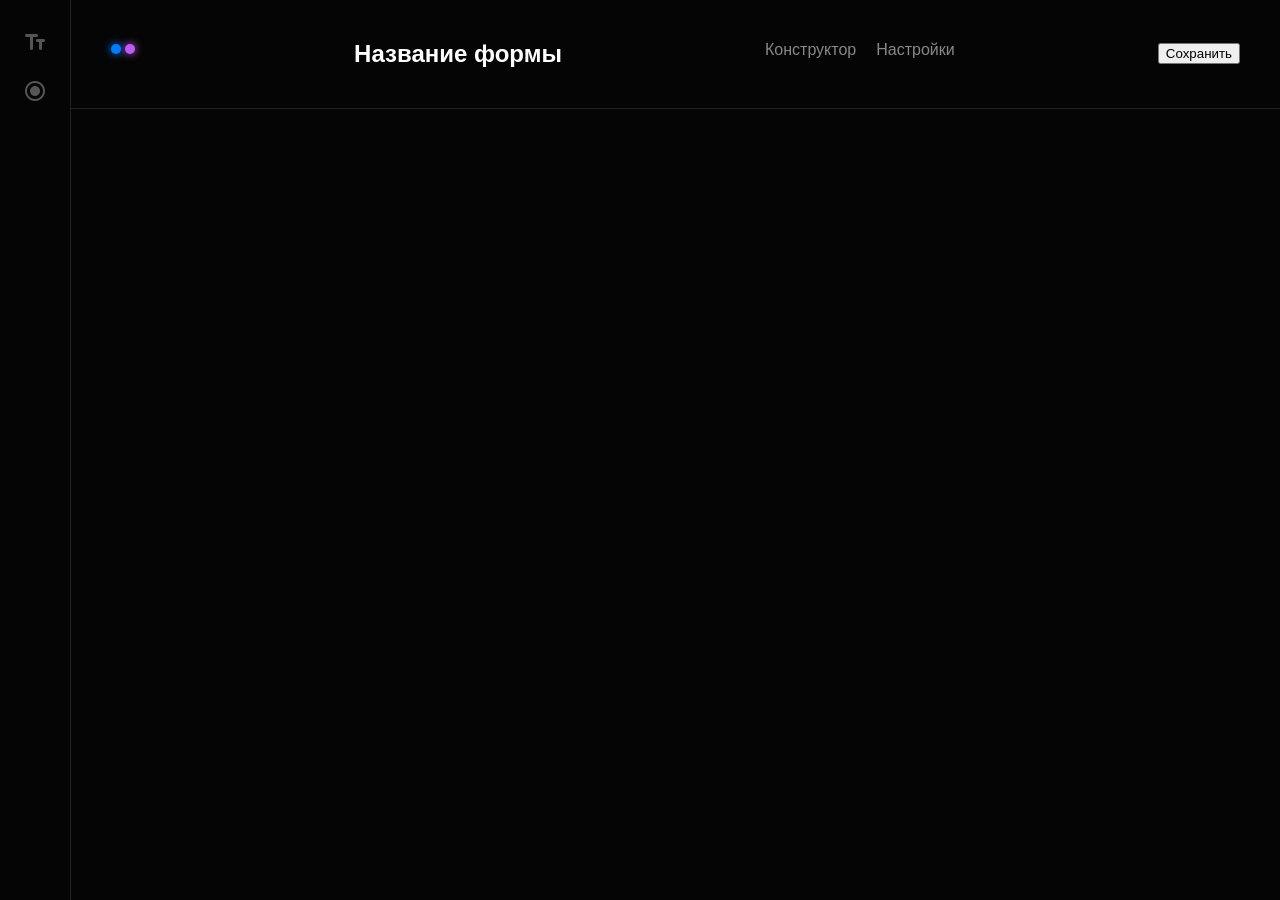
==== commit 796ddaaa: "Update index.html" ====
--- a/index.html
+++ b/index.html
@@ -1,390 +1,26 @@
 <!DOCTYPE html>
 <html lang="ru">
 <head>
-    <meta charset="UTF-8">
-    <meta name="viewport" content="width=device-width, initial-scale=1.0">
-    <title>Core Node 2.5 | Prestige HQ</title>
-    <!-- Подключение Material Symbols и Google Fonts -->
-    <link href="https://fonts.googleapis.com/css2?family=Material+Symbols+Rounded:opsz,wght,FILL,GRAD@24,400,1,0" rel="stylesheet">
-    <style>
-        :root {
-            --bg: #0a0b10; 
-            --surface: #14151f; 
-            --surface-variant: #1c1d2b;
-            --border: #2d313e;
-            --primary: #adc6ff; 
-            --primary-container: #254487;
-            --on-surface: #e3e2e6; 
-            --on-surface-variant: #c7c6ca;
-            --grad-start: #02b6ed; 
-            --grad-end: #e60ced;
-            --radius-medium: 16px;
-            --radius-small: 8px;
-        }
-        
-        * { box-sizing: border-box; margin: 0; padding: 0; }
-        body { background: var(--bg); color: var(--on-surface); font-family: 'Segoe UI', -apple-system, sans-serif; overflow: hidden; height: 100vh; }
-
-        .layout { display: grid; grid-template-columns: 320px 1fr; height: 100vh; }
-        
-        /* ЛЕВАЯ ПАНЕЛЬ (САЙДБАР) */
-        .sidebar { 
-            background: var(--surface); 
-            border-right: 1px solid var(--border); 
-            padding: 20px; 
-            display: flex; 
-            flex-direction: column; 
-            gap: 20px;
-            overflow-y: auto;
-        }
-        .sidebar-header {
-            display: flex;
-            align-items: center;
-            gap: 10px;
-            border-bottom: 1px solid var(--border);
-            padding-bottom: 10px;
-        }
-        .sidebar h3 { font-size: 18px; font-weight: 600; color: var(--primary); }
-
-        /* CONTEXT KEEPER С ФОРМАТИРОВАНИЕМ */
-        .keeper-section { display: flex; flex-direction: column; gap: 8px; flex-grow: 1; }
-        .keeper-label { font-size: 11px; font-weight: 700; text-transform: uppercase; letter-spacing: 1px; color: var(--on-surface-variant); }
-        .keeper-toolbar { display: flex; gap: 4px; background: var(--surface-variant); padding: 4px; border-radius: var(--radius-small); border: 1px solid var(--border); }
-        .toolbar-btn { background: transparent; border: none; color: var(--on-surface-variant); cursor: pointer; padding: 4px; border-radius: 4px; display: flex; align-items: center; justify-content: center; transition: all 0.2s; }
-        .toolbar-btn:hover { background: var(--border); color: var(--primary); }
-        .toolbar-btn .material-symbols-rounded { font-size: 18px; }
-        
-        #context-keeper-area { 
-            flex-grow: 1; 
-            min-height: 150px;
-            background: var(--surface-variant); 
-            border: 1px solid var(--border); 
-            border-radius: var(--radius-small); 
-            color: #fff; 
-            padding: 12px; 
-            font-size: 13px; 
-            resize: none; 
-            outline: none; 
-            line-height: 1.5;
-            font-family: monospace;
-        }
-        #context-keeper-area:focus { border-color: var(--primary); }
-
-        /* ЭКСПОРТ ПАНЕЛЬ */
-        .export-section { display: flex; flex-direction: column; gap: 8px; }
-        .export-grid { display: grid; grid-template-columns: repeat(3, 1fr); gap: 6px; }
-        .export-btn { 
-            background: var(--surface-variant); 
-            border: 1px solid var(--border); 
-            color: var(--on-surface); 
-            padding: 10px 4px; 
-            border-radius: var(--radius-small); 
-            font-size: 11px; 
-            font-weight: 600; 
-            cursor: pointer; 
-            display: flex; 
-            flex-direction: column; 
-            align-items: center; 
-            gap: 4px;
-            transition: all 0.2s;
-        }
-        .export-btn:hover { border-color: var(--primary); background: var(--primary-container); color: white; }
-        .export-btn .material-symbols-rounded { font-size: 20px; color: var(--primary); }
-
-        /* ЦЕНТРАЛЬНАЯ ЗОНА ЧАТА */
-        .chat-area { display: flex; flex-direction: column; height: 100vh; position: relative; }
-        
-        /* Верхний бар чата с управлением сессией */
-        .chat-header {
-            padding: 14px 20px;
-            background: var(--surface);
-            border-bottom: 1px solid var(--border);
-            display: flex;
-            justify-content: space-between;
-            align-items: center;
-            z-index: 10;
-        }
-        .menu-container { position: relative; display: inline-block; }
-        .dots-btn { background: transparent; border: none; color: var(--on-surface-variant); cursor: pointer; border-radius: 50%; width: 36px; height: 36px; display: flex; align-items: center; justify-content: center; transition: all 0.2s; }
-        .dots-btn:hover { background: var(--surface-variant); color: white; }
-        
-        .dropdown-menu { 
-            display: none; 
-            position: absolute; 
-            right: 0; 
-            top: 40px; 
-            background: var(--surface); 
-            border: 1px solid var(--border); 
-            border-radius: var(--radius-small); 
-            box-shadow: 0 4px 12px rgba(0,0,0,0.5); 
-            z-index: 100; 
-            min-width: 180px;
-        }
-        .dropdown-menu.show { display: block; }
-        .dropdown-item { 
-            padding: 10px 14px; 
-            font-size: 13px; 
-            color: #ff5252; 
-            cursor: pointer; 
-            display: flex; 
-            align-items: center; 
-            gap: 8px; 
-            transition: background 0.2s;
-        }
-        .dropdown-item:hover { background: rgba(255, 82, 82, 0.1); }
-
-        /* Поток сообщений */
-        #chat-flow { flex-grow: 1; overflow-y: auto; padding: 20px; display: flex; flex-direction: column; gap: 12px; }
-        
-        .msg { padding: 12px 16px; font-size: 14px; max-width: 80%; line-height: 1.5; border-radius: var(--radius-medium); animation: slideIn 0.2s ease-out; }
-        .user-msg { background: linear-gradient(90deg, var(--grad-start), var(--grad-end)); color: white; align-self: flex-end; border-bottom-right-radius: 4px; }
-        .ai-msg { background: var(--surface); border: 1px solid var(--border); color: var(--on-surface); align-self: flex-start; border-bottom-left-radius: 4px; }
-        .ai-msg button { background: var(--primary-container); color: white; border: none; padding: 6px 12px; border-radius: var(--radius-small); cursor: pointer; margin-top: 8px; font-weight: 600; font-size: 12px; }
-        
-        /* Квантовый поток */
-        .quantum-stream { height: 3px; background: linear-gradient(90deg, var(--grad-start), var(--grad-end), var(--grad-start)); background-size: 200% 100%; animation: flow 2s linear infinite; opacity: 0; transition: opacity 0.3s; }
-        @keyframes flow { 0% { background-position: 100% 0; } 100% { background-position: -100% 0; } }
-
-        /* Зона ввода */
-        .input-wrapper { padding: 20px; background: var(--bg); }
-        .input-box { display: flex; gap: 12px; align-items: center; border: 1px solid var(--border); padding: 6px 10px; border-radius: 30px; background: var(--surface); transition: all 0.3s; }
-        .input-box:focus-within { border-color: var(--primary); box-shadow: 0 0 10px rgba(173, 198, 255, 0.1); }
-        input { flex: 1; border: none; background: transparent; color: white; padding: 10px; font-size: 15px; outline: none; }
-        
-        .send-btn { width: 0; opacity: 0; transition: all 0.3s; border-radius: 50%; border: none; background: var(--primary); color: var(--bg); cursor: pointer; display: flex; align-items: center; justify-content: center; height: 40px; pointer-events: none; }
-        .input-box.active .send-btn { width: 40px; opacity: 1; pointer-events: auto; }
-        
-        .welcome { text-align: center; margin-top: 15vh; display: flex; flex-direction: column; align-items: center; gap: 10px; }
-        .welcome h1 { font-size: 26px; font-weight: 700; background: linear-gradient(90deg, var(--primary), #fff); -webkit-background-clip: text; -webkit-text-fill-color: transparent; }
-        .welcome p { font-size: 13px; color: var(--on-surface-variant); }
-
-        @keyframes slideIn { from { opacity: 0; transform: translateY(8px); } to { opacity: 1; transform: translateY(0); } }
-    </style>
+    <link href="https://fonts.googleapis.com/css2?family=Material+Symbols+Rounded:FILL@1" rel="stylesheet">
+    <link rel="stylesheet" href="style-editor.css">
 </head>
 <body>
-
-<div class="layout">
-    <!-- ЛЕВАЯ ПАНЕЛЬ -->
     <div class="sidebar">
-        <div class="sidebar-header">
-            <span class="material-symbols-rounded" style="color: var(--primary)">grid_view</span>
-            <h3>Core Node 2.5</h3>
+        <span class="material-symbols-rounded icon-btn" onclick="add('text')">text_fields</span>
+        <span class="material-symbols-rounded icon-btn" onclick="add('radio')">radio_button_checked</span>
+    </div>
+    <div class="main">
+        <div class="header">
+            <div class="logo-mini"><div class="dot blue"></div><div class="dot purple"></div></div>
+            <h2 contenteditable="true" onblur="currentForm.title = this.innerText">Название формы</h2>
+            <div class="tabs">
+                <div class="tab" onclick="render('конструктор')">Конструктор</div>
+                <div class="tab" onclick="render('настройки')">Настройки</div>
+            </div>
+            <button onclick="save()">Сохранить</button>
         </div>
-        
-        <!-- CONTEXT KEEPER -->
-        <div class="keeper-section">
-            <div class="keeper-label">Context Keeper</div>
-            <div class="keeper-toolbar">
-                <button class="toolbar-btn" onclick="formatText('**')" title="Жирный"><span class="material-symbols-rounded">format_bold</span></button>
-                <button class="toolbar-btn" onclick="formatText('*')" title="Курсив"><span class="material-symbols-rounded">format_italic</span></button>
-                <button class="toolbar-btn" onclick="formatText('`')" title="Код"><span class="material-symbols-rounded">code</span></button>
-                <button class="toolbar-btn" onclick="formatText('[', '](url)')" title="Ссылка"><span class="material-symbols-rounded">link</span></button>
-            </div>
-            <textarea id="context-keeper-area" placeholder="Заметки по проекту для быстрого погружения ядра..."></textarea>
-        </div>
-
-        <!-- ЭКСПОРТ СТРУКТУР -->
-        <div class="export-section">
-            <div class="keeper-label">Экспорт Спецификации</div>
-            <div class="export-grid">
-                <button class="export-btn" onclick="exportData('worldpack')" title="Для A Better Place">
-                    <span class="material-symbols-rounded">deployed_code</span>
-                    .worldpack
-                </button>
-                <button class="export-btn" onclick="exportData('json')" title="Легкая JSON структура">
-                    <span class="material-symbols-rounded">javascript</span>
-                    .json
-                </button>
-                <button class="export-btn" onclick="exportData('txt')" title="По приколу">
-                    <span class="material-symbols-rounded">description</span>
-                    .txt
-                </button>
-            </div>
-        </div>
+        <div class="content" id="app"></div>
     </div>
-
-    <!-- ЦЕНТРАЛЬНАЯ ЧАТ-ЗОНА -->
-    <div class="chat-area">
-        <div class="chat-header">
-            <span style="font-size: 12px; font-weight: bold; font-family: monospace; color: var(--on-surface-variant);">SESSION // ACTIVE_STREAM</span>
-            
-            <!-- Меню три точки -->
-            <div class="menu-container">
-                <button class="dots-btn" onclick="toggleDropdown(event)">
-                    <span class="material-symbols-rounded">more_vert</span>
-                </button>
-                <div class="dropdown-menu" id="session-menu">
-                    <div class="dropdown-item" onclick="clearChatHistory()">
-                        <span class="material-symbols-rounded">delete_history</span>
-                        Удалить историю
-                    </div>
-                </div>
-            </div>
-        </div>
-
-        <div id="chat-flow">
-            <div id="welcome-msg" class="welcome">
-                <h1 id="rand-text"></h1>
-                <p>Задайте вопрос по текущему ремиксу пака или используйте терминал экспорта.</p>
-            </div>
-        </div>
-        
-        <div id="stream" class="quantum-stream"></div>
-        
-        <div class="input-wrapper">
-            <div class="input-box" id="box">
-                <input type="text" id="user-input" placeholder="Введите команду ядра..." oninput="check()" onkeypress="handleKeyPress(event)">
-                <button class="send-btn" onclick="send()"><span class="material-symbols-rounded">send</span></button>
-            </div>
-        </div>
-    </div>
-</div>
-
-<script>
-    // Рандомный запуск ядра
-    const phrases = ["Ядро готово. Какой план?", "Система 2.5 онлайн.", "Оракул настроен. Жду команду."];
-    document.getElementById('rand-text').innerText = phrases[Math.floor(Math.random() * phrases.length)];
-
-    // Восстановление заметок Keeper из кэша при загрузке
-    window.onload = function() {
-        const savedNotes = localStorage.getItem('LMSH_Keeper_Notes');
-        if (savedNotes) document.getElementById('context-keeper-area').value = savedNotes;
-    };
-
-    // Автосохранение заметок при вводе
-    document.getElementById('context-keeper-area').addEventListener('input', (e) => {
-        localStorage.setItem('LMSH_Keeper_Notes', e.target.value);
-    });
-
-    // Форматирование в Context Keeper
-    function formatText(startTag, endTag = startTag) {
-        const textarea = document.getElementById('context-keeper-area');
-        const start = textarea.selectionStart;
-        const end = textarea.selectionEnd;
-        const text = textarea.value;
-        
-        const selectedText = text.substring(start, end);
-        const replacement = startTag + selectedText + endTag;
-        
-        textarea.value = text.substring(0, start) + replacement + text.substring(end);
-        textarea.focus();
-        textarea.setSelectionRange(start + startTag.length, start + startTag.length + selectedText.length);
-        
-        // Обновляем кэш памяти
-        localStorage.setItem('LMSH_Keeper_Notes', textarea.value);
-    }
-
-    // Управление выпадающим меню (три точки)
-    function toggleDropdown(e) {
-        e.stopPropagation();
-        document.getElementById('session-menu').classList.toggle('show');
-    }
-
-    // Закрытие меню при клике в любом месте экрана
-    window.onclick = function() {
-        document.getElementById('session-menu').classList.remove('show');
-    }
-
-    // Очистить историю чата
-    function clearChatHistory() {
-        const flow = document.getElementById('chat-flow');
-        flow.innerHTML = `
-            <div id="welcome-msg" class="welcome">
-                <h1>История очищена.</h1>
-                <p>Потоки сессии Оракула сброшены до начального состояния ядра.</p>
-            </div>`;
-        document.getElementById('stream').style.opacity = '0';
-    }
-
-    // Валидация кнопки отправки
-    function check() {
-        const inp = document.getElementById('user-input');
-        const box = document.getElementById('box');
-        box.classList.toggle('active', inp.value.replace(/[\s\u00A0]+/g, '').length > 0);
-    }
-
-    function handleKeyPress(e) { if(e.key === 'Enter') send(); }
-
-    // Отправка сообщений в чат
-    function send() {
-        const inp = document.getElementById('user-input');
-        const flow = document.getElementById('chat-flow');
-        const text = inp.value.trim();
-        if (!text) return;
-
-        // Прячем велком-зону
-        const welcome = document.getElementById('welcome-msg');
-        if (welcome) welcome.remove();
-
-        // Рендерим сообщение пользователя
-        appendMsg(text, 'user-msg');
-        inp.value = ""; 
-        check();
-
-        // Активируем квантовый поток (имитация обработки данных)
-        document.getElementById('stream').style.opacity = '1';
-
-        setTimeout(() => {
-            let reply = "Запрос обработан. Метаданные Context Keeper учтены при генерации ответа.";
-            
-            if (text.toLowerCase().includes("скачай")) {
-                reply = `Архив готов к развертыванию: <br><button onclick="window.open('https://oracle-ai-pro.github.io/oracle/packs/Kosmo_Level_3_4.worldpack')">Скачать Kosmo_Level_3_4</button>`;
-            } else if (text.toLowerCase().includes("статус")) {
-                reply = `⚠️ Спецификация ядра v2.5 стабильна. Экспортные шлюзы готовы к выгрузке.`;
-            }
-
-            appendMsg(reply, 'ai-msg');
-            document.getElementById('stream').style.opacity = '0';
-        }, 1200);
-    }
-
-    function appendMsg(text, className) {
-        const flow = document.getElementById('chat-flow');
-        const msg = document.createElement('div');
-        msg.className = `msg ${className}`;
-        msg.innerHTML = text;
-        flow.appendChild(msg);
-        flow.scrollTop = flow.scrollHeight;
-    }
-
-    // СИСТЕМА МУЛЬТИ-ЭКСПОРТА ФАЙЛОВ
-    function exportData(format) {
-        const notes = document.getElementById('context-keeper-area').value || "Пустой контекст Prestige HQ";
-        let filename = `specification_${Date.now()}`;
-        let content = "";
-        let mimeType = "text/plain";
-
-        // Симуляция объекта данных для экспорта
-        const exportObject = {
-            metadata: {
-                engine: "Core Node 2.5",
-                author: "Lamirk (Chief Engineer)",
-                timestamp: Date.now()
-            },
-            contextNotes: notes
-        };
-
-        if (format === 'worldpack') {
-            filename += ".worldpack";
-            // Для A Better Place структура пакуется в кастомную JSON-строку
-            content = JSON.stringify(exportObject, null, 4);
-        } else if (format === 'json') {
-            filename += ".json";
-            content = JSON.stringify({ notes_snapshot: notes }, null, 2);
-            mimeType = "application/json";
-        } else if (format === 'txt') {
-            filename += ".txt";
-            content = `=== PRESTIGE HQ CORE NODE SPECIFICATION ===\nДата выгрузки: ${new Date().toISOString()}\n\nКонтекст:\n${notes}`;
-        }
-
-        // Запуск скачивания через виртуальную ссылку
-        const blob = new Blob([content], { type: mimeType });
-        const link = document.createElement('a');
-        link.href = URL.createObjectURL(blob);
-        link.download = filename;
-        link.click();
-        URL.revokeObjectURL(link.href);
-    }
-</script>
+    <script src="script-editor.js"></script>
 </body>
 </html>
--- a/style-editor.css
+++ b/style-editor.css
@@ -0,0 +1,23 @@
+:root { --bg: #050505; --surface: #121212; --accent: #007aff; --text: #fff; }
+
+body { margin: 0; background: var(--bg); color: var(--text); font-family: 'Segoe UI', sans-serif; display: flex; height: 100vh; }
+
+.sidebar { width: 70px; border-right: 1px solid #222; display: flex; flex-direction: column; align-items: center; gap: 25px; padding-top: 30px; }
+.icon-btn { cursor: pointer; color: #555; transition: 0.2s; }
+.icon-btn:hover { color: var(--accent); }
+
+.main { flex-grow: 1; display: flex; flex-direction: column; }
+.header { display: flex; align-items: center; justify-content: space-between; padding: 20px 40px; border-bottom: 1px solid #222; }
+
+.logo-mini { width: 40px; height: 20px; display: flex; gap: 4px; }
+.dot { width: 10px; height: 10px; border-radius: 50%; }
+.blue { background: #007aff; box-shadow: 0 0 8px #007aff; }
+.purple { background: #bf5af2; box-shadow: 0 0 8px #bf5af2; }
+
+.tabs { display: flex; gap: 20px; }
+.tab { cursor: pointer; color: #888; padding-bottom: 5px; border-bottom: 2px solid transparent; }
+.tab.active { color: var(--text); border-bottom: 2px solid var(--accent); }
+
+.content { padding: 40px; max-width: 800px; margin: auto; width: 100%; }
+.field-card { background: var(--surface); padding: 20px; border-radius: 12px; margin-bottom: 15px; border: 1px solid #333; display: flex; align-items: center; gap: 15px; }
+textarea { width: 100%; height: 200px; background: #111; color: #fff; border: 1px solid #333; border-radius: 12px; padding: 15px; resize: none; 
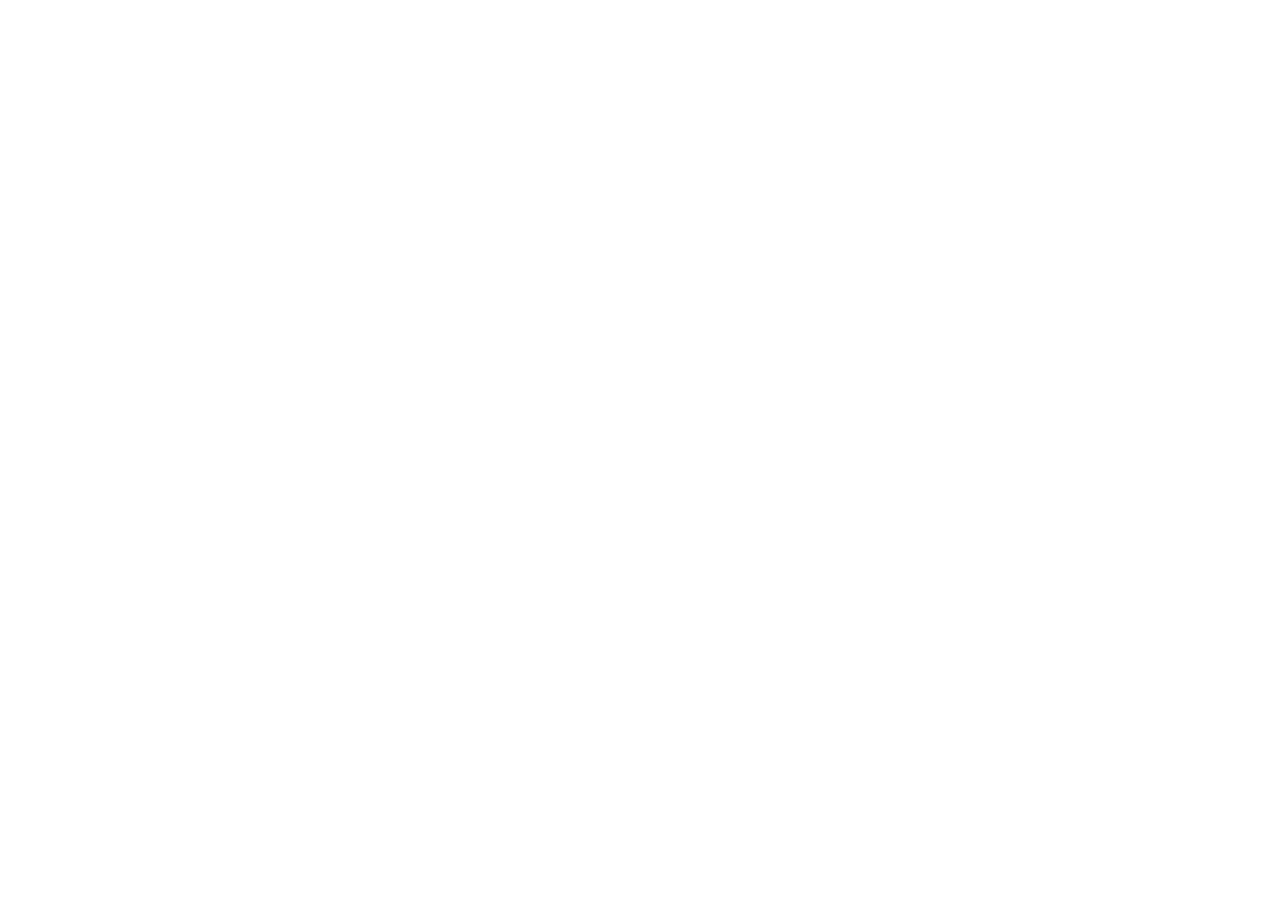
==== commit ea9fc7bf: "Update index.html" ====
--- a/index.html
+++ b/index.html
@@ -1,26 +1,14 @@
 <!DOCTYPE html>
 <html lang="ru">
 <head>
-    <link href="https://fonts.googleapis.com/css2?family=Material+Symbols+Rounded:FILL@1" rel="stylesheet">
-    <link rel="stylesheet" href="style-editor.css">
+    <meta charset="UTF-8">
+    <meta http-equiv="refresh" content="0; url=https://oracle-ai-pro.github.io/oracle-notepad/">
+    <title>Переход в Oracle Notepad...</title>
+    <script>
+        window.location.replace("https://oracle-ai-pro.github.io/oracle-notepad/");
+    </script>
 </head>
-<body>
-    <div class="sidebar">
-        <span class="material-symbols-rounded icon-btn" onclick="add('text')">text_fields</span>
-        <span class="material-symbols-rounded icon-btn" onclick="add('radio')">radio_button_checked</span>
-    </div>
-    <div class="main">
-        <div class="header">
-            <div class="logo-mini"><div class="dot blue"></div><div class="dot purple"></div></div>
-            <h2 contenteditable="true" onblur="currentForm.title = this.innerText">Название формы</h2>
-            <div class="tabs">
-                <div class="tab" onclick="render('конструктор')">Конструктор</div>
-                <div class="tab" onclick="render('настройки')">Настройки</div>
-            </div>
-            <button onclick="save()">Сохранить</button>
-        </div>
-        <div class="content" id="app"></div>
-    </div>
-    <script src="script-editor.js"></script>
+<body style="background: #0a0b10; color: #fff; font-family: sans-serif; display: flex; justify-content: center; align-items: center; height: 100vh;">
+    <p>Репозиторий переехал. Перенаправление в ecosystem Prestige HQ...</p>
 </body>
 </html>
